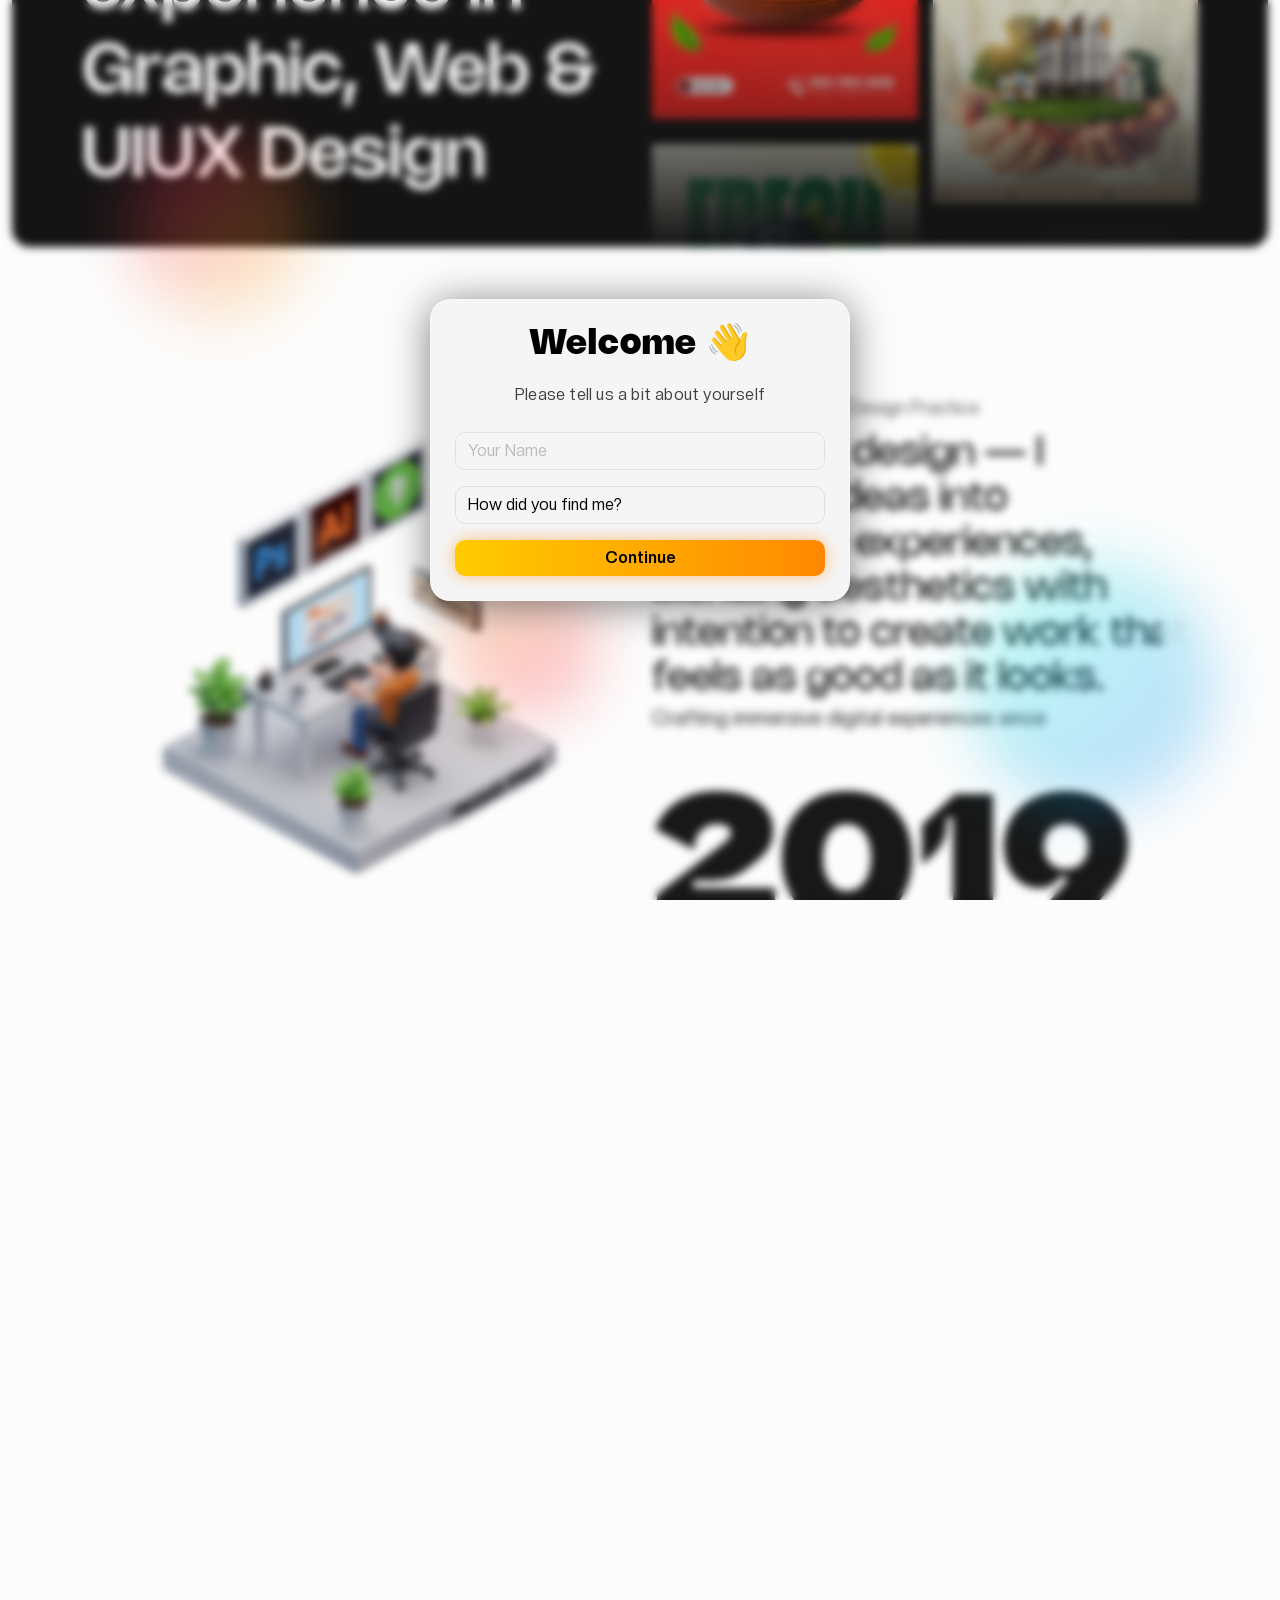
==== index.html @ 0aaff394 "doneee" ====
<!DOCTYPE html>
<html lang="en">
   <meta http-equiv="content-type" content="text/html;charset=UTF-8" />
   <head>
      <meta charset="UTF-8" />
      <meta name="viewport" content="width=device-width, initial-scale=1.0" />
      <meta http-equiv="X-UA-Compatible" content="IE=edge" />
      <meta name="description" content="" />
      <meta name="keywords" content="" />
      <meta name="author" content="prasad" />
      <meta property="og:title" content="" />
      <meta property="og:description" content="" />
      <meta property="og:type" content="website" />
      <meta property="og:url" content="" />
      <meta property="og:image" content="../assets/images/preview.html" />
      <meta name="twitter:card" content="summary_large_image" />
      <meta name="twitter:title" content="" />
      <meta name="twitter:description" content="" />
      <meta name="twitter:image" content="../assets/images/preview.html" />
      <meta name="developer" content="Sakebul Islam" />
      <title>Prasad Khot - Senior UIUX Designer</title>
      <link rel="icon" href="assets/images/favicon.png" type="image/x-icon" />
      <link rel="stylesheet" href="assets/css/plugins.css" />
      <link rel="stylesheet" href="assets/css/style.css" />

      
   </head>
   <body class="home-two">
      <!-- ================= Preloader Start ================= -->
      <div id="preloader">
         <div id="container" class="container-preloader">
            <!-- <div class="animation-preloader">
               <div class="spinner"></div>
               </div> -->
            <div class="loader-section section-left"></div>
            <div class="loader-section section-right"></div>
         </div>
      </div>
      <!-- ================= Preloader End ================= -->
      <!-- ================= Scroll to top Start ================= -->
      <div class="progress-wrap">
         <svg class="progress-circle svg-content" width="100%" height="100%" viewBox="-1 -1 102 102">
            <path d="M50,1 a49,49 0 0,1 0,98 a49,49 0 0,1 0,-98"></path>
         </svg>
      </div>
      <!-- ================= Scroll to top End ================= -->
      <!-- ================= Sidebar area start here ================= -->
      <div class="offcanvas offcanvas-end v2" tabindex="-1" id="offcanvasRight">
         <div class="offcanvas-header">
            <h5 class="offcanvas-title">
               <!-- <a class='header__logo' href='index.html'>
                  <img src="assets/images/logo.png" alt="logo" />
                  </a> -->
            </h5>
            <button type="button" class="hamburger-menu-close v2" data-bs-dismiss="offcanvas" aria-label="Close">
            <i class="fa-duotone fa-regular fa-xmark"></i>
            </button>
         </div>
         <div class="offcanvas-menu">
            <!-- Start Mobile Menu -->
            <nav>
               <ul class="orvio__nav-list">
                  <li class="orvio__nav-item">
                     <a class='orvio__nav-link' href='portfolio.html'>View Portfolio</a>
                  </li>
                  <li class="orvio__nav-item">
                     <a class='orvio__nav-link' href='#'>Download Resume</a>
                  </li>
               </ul>
            </nav>
            <!-- End Mobile Menu -->
         </div>
      </div>
      <!-- ================= Sidebar area end here ================= -->
      <div id="smooth-wrapper">
         <div id="smooth-content">
            <!-- ================= Header Section Start ================= -->
            <header class="header-2 section position-absolute top-0 w-100">
               <div class="container large-container">
                  <div class="header__main">
                     <div class="header-2__left-content">
                        <!-- <a class='header__logo' href='index.html'>
                           <img src="assets/images/logo.png" alt="logo" />
                           </a> -->
                        <a href="index.html" class="contact-mail">Design By Prasad </a>
                     </div>
                     <div class="header__main-menu v2">
                        <nav class="circle">
                           <ul>
                              <li class="">
                                 <a class='' href='portfolio.html'>View Portfolio</a>
                              </li>
                              <li class="orvio__nav-item">
                                 <a class='orvio__nav-link'href="assets/images/Prasadkhot_resume25.pdf" download="Prasad-Khot-Resume.pdf">Download Resume</a>
                              </li>
                           </ul>
                        </nav>
                        <div class="menu-btns">
                           <button class="hamburger-menu" type="button" data-bs-toggle="offcanvas" data-bs-target="#offcanvasRight" aria-controls="offcanvasRight">
                           <span class="hamburger-bar"></span>
                           <span class="hamburger-bar"></span>
                           <span class="hamburger-bar"></span>
                           </button>
                        </div>
                     </div>
                  </div>
               </div>
            </header>
            <!-- ================= Header Section End ================= -->
            <main>
               <section class="testimonial-2 section section-margin-bottom topsectionpadd">
            <div class="container-fluid large-container">
              <div class="row">
                <div class="col-12">
                  <div class="testimonial-2__inner">
                    <div class="container">
                      <div class="row g-4 justify-content-between align-items-center">
                        <div class="col-md-6 col-xxl-6">
                          <div class="newsectionindex">
                           <h2>Hi  👋 I'm Prasad</h2><br>
                            <h1> 6+ Years of design experience in<br>
                             Graphic, Web & UIUX Design
                           </h1>
                          </div>
                        </div>
                        <div class="col-md-6 col-xxl-5">
                          <div class="testimonial-2__thumb-slider-wrapper">
                            <div class="swiper testimonial-2__thumb-slider swiper-initialized swiper-vertical swiper-backface-hidden">
                              <div class="swiper-wrapper linear" id="swiper-wrapper-10a79f9e1cd5c84f9" aria-live="off" style="transition-duration: 3500ms; transform: translate3d(0px, -1364.44px, 0px);">
                                 
                              <div class="swiper-slide" role="group" aria-label="5 / 5" data-swiper-slide-index="4" style="margin-bottom: 25px;">
                                  <div class="testimonial-2__thumb-item">
                                    <img src="assets/images/portfolio/Poster Design/poster1.jpg" alt="testimonial-thumb">
                                  </div>
                                </div><div class="swiper-slide" role="group" aria-label="1 / 5" data-swiper-slide-index="0" style="margin-bottom: 25px;">
                                  <div class="testimonial-2__thumb-item">
                                    <img src="assets/images/portfolio/Poster Design/poster2.jpg" alt="testimonial-thumb">
                                  </div>
                                </div><div class="swiper-slide swiper-slide-prev" role="group" aria-label="2 / 5" data-swiper-slide-index="1" style="margin-bottom: 25px;">
                                  <div class="testimonial-2__thumb-item">
                                    <img src="assets/images/portfolio/Poster Design/poster3.jpg" alt="testimonial-thumb">
                                  </div>
                                </div><div class="swiper-slide swiper-slide-active" role="group" aria-label="3 / 5" data-swiper-slide-index="2" style="margin-bottom: 25px;">
                                  <div class="testimonial-2__thumb-item">
                                    <img src="assets/images/portfolio/Poster Design/poster4.jpg" alt="testimonial-thumb">
                                  </div>
                                </div>
                                
                              </div>
                            <span class="swiper-notification" aria-live="assertive" aria-atomic="true"></span></div>
                            <div class="swiper testimonial-2__thumb-slider v2 swiper-initialized swiper-vertical swiper-backface-hidden">
                              <div class="swiper-wrapper linear" id="swiper-wrapper-f9a769a4723b4e10" aria-live="off" style="transition-duration: 3500ms; transform: translate3d(0px, 0px, 0px);"><div class="swiper-slide swiper-slide-active" role="group" aria-label="4 / 5" data-swiper-slide-index="3" style="margin-bottom: 25px;">
                                  <div class="testimonial-2__thumb-item">
                                    <img src="assets/images/portfolio/Social Media/sc1.jpg" alt="testimonial-thumb">
                                  </div>
                                </div><div class="swiper-slide swiper-slide-next" role="group" aria-label="5 / 5" data-swiper-slide-index="4" style="margin-bottom: 25px;">
                                  <div class="testimonial-2__thumb-item">
                                    <img src="assets/images/portfolio/Social Media/sc2.jpg" alt="testimonial-thumb">
                                  </div>
                                </div><div class="swiper-slide" role="group" aria-label="1 / 5" data-swiper-slide-index="0" style="margin-bottom: 25px;">
                                  <div class="testimonial-2__thumb-item">
                                    <img src="assets/images/portfolio/Social Media/sc3.jpg" alt="testimonial-thumb">
                                  </div>
                                </div><div class="swiper-slide" role="group" aria-label="2 / 5" data-swiper-slide-index="1" style="margin-bottom: 25px;">
                                  <div class="testimonial-2__thumb-item">
                                    <img src="assets/images/portfolio/Social Media/sc4.jpg" alt="testimonial-thumb">
                                  </div>
                                </div><div class="swiper-slide" role="group" aria-label="3 / 5" data-swiper-slide-index="2" style="margin-bottom: 25px;">
                                  <div class="testimonial-2__thumb-item">
                                    <img src="assets/images/portfolio/Social Media/sc5.jpg" alt="testimonial-thumb">
                                  </div>
                                </div>
                                
                                
                                
                                
                                
                              </div>
                            <span class="swiper-notification" aria-live="assertive" aria-atomic="true"></span></div>
                          </div>
                        </div>
                      </div>
                    </div>
                  </div>
                </div>
              </div>
            </div>
          </section>

       

   
               <!--================= hero section start =================-->
               
               <!--================= hero section start =================-->


               <!--================= about section start =================-->
               <section class="about-2 section section-padding-top-bottom pt-0">
                  <div class="container">
                     <div class="row g-4 justify-content-between mt-3">

                        <div class="col-lg-6">

                           <div class="aboutmeimg">
                              <img src="assets/images/aboutme.png">
                           </div>
                
                        </div>


                        <div class="col-lg-6">
                           <div class="section-header v2 about-2__content right-content">
                              <span class="section-sub-title">A New Breed of Digital Design Practice</span>
                              <h2 class="section-title tp_text_invert">I don’t just design — I translate ideas into immersive experiences, blending aesthetics with intention to create work that feels as good as it looks.
                              </h2>
                              <span>Crafting immersive digital experiences since</span>
                              <div class="since-year fade-anim" data-offset="200">
                                 <video autoplay loop muted playsinline>
                                    <source src="assets/videos/home_two/about-2.mp4" type="video/mp4" />
                                    Your browser does not support the video tag.
                                 </video>
                                 <h3 class="year">2019</h3>
                              </div>
                           </div>
                        </div>
                     </div>
                  </div>
               </section>
               <!--================= about section end =================-->
               
               <!--================= service section start =================-->
               <section class="service-2 section section-padding-top-bottom">
                  <div class="container">
                     <div class="row g-2 g-lg-4 justify-content-between align-items-end">
                        <div class="col-lg-5 col-xl-5">
                           <div class="section-header v2 service-2__header header-left">
                              <span class="section-sub-title orvio_title_anim">Skills</span>
                              <h2 class="section-title orvio_title_anim">Crafting Experiences, Not Just Assets</h2>
                              <p class="orvio_title_anim">Each solution is designed with intention — blending visual clarity, strategic thinking, and modern aesthetics to bring brands and products to life.</p>
                           </div>
                        </div>
                        <div class="col-lg-7 col-xl-6">
                           <div class="section-header v2 service-2__header header-right">
                              <p class="orvio_title_anim">With a strong foundation in design psychology and digital behavior, I create work that doesn’t just look good — it performs, connects, and converts.</p>
                              <a class='orvio-btn v3 fade-anim' data-direction='top' href='service.html'>
                              
                              </a>
                           </div>
                        </div>
                     </div>
                  </div>
                  <div class="container large-container row-padding-top">
                     <!-- <div class="row g-3 g-xl-4">
                        <div class="col-lg-5">
                          <div class="service-2__video">
                            <video autoplay loop muted playsinline>
                              <source src="assets/videos/home_two/sertvice.mp4" type="video/mp4" />
                              Your browser does not support the video tag.
                            </video>
                          </div>
                        </div>
                        <div class="col-lg-7">
                          <div class="service-2__thumb">
                            <img src="assets/images/services/services-thumb-2-2.png" alt="services-thumb" data-speed="0.8" class="w-100" />
                          </div>
                        </div>
                        </div> -->
                     <div class="row row-padding-top fade-right-section">
                        <div class="col-12">
                           <div class="service-2__item fade-right-item">
                              <span class="service-number">//01</span>
                              <h3 class="service-title">
                                 <a data-text='GRAPHIC&nbsp;DESIGN' href='service-details.html'>GRAPHIC&nbsp;DESIGN</a>
                              </h3>
                              <p>I create visuals that don’t just look good — they communicate.
                                 Every design is crafted to reflect identity, emotion, and purpose.
                              </p>
                              <div class="service-thumb">
                                 <img src="assets/images/services/service-item-thumb-2-1.png" alt="service-item-thumb" class="w-100" />
                              </div>
                           </div>
                           <div class="service-2__item fade-right-item">
                              <span class="service-number">//02</span>
                              <h3 class="service-title">
                                 <a data-text='UI/UX&nbsp;DESIGN' href='service-details.html'>UI/UX&nbsp;DESIGN</a>
                              </h3>
                              <p>I design digital experiences that feel effortless from the first click.
                                 It’s not just about how it looks, but how naturally it works.
                              </p>
                              <div class="service-thumb">
                                 <img src="assets/images/services/service-item-thumb-2-2.png" alt="service-item-thumb" class="w-100" />
                              </div>
                           </div>
                           <div class="service-2__item fade-right-item">
                              <span class="service-number">//03</span>
                              <h3 class="service-title">
                                 <a data-text='DEVELOPMENT' href='service-details.html'>DEVELOPMENT</a>
                              </h3>
                              <p>I bring ideas to life with clean, responsive, and scalable code.
                                 From concept to interaction, I ensure performance meets precision.
                              </p>
                              <div class="service-thumb">
                                 <img src="assets/images/services/service-item-thumb-2-3.png" alt="service-item-thumb" class="w-100" />
                              </div>
                           </div>
                        </div>
                     </div>
                  </div>
               </section>
               <!--================= service section end =================-->

               <div class="container skills-section">
                     <div class="row align-items-center">
                        
                        <!-- Right Skills -->
                        <div class="col-md-12">
                           <p class="section-sub">• BEST SKILLS</p>
                           <h2 class="section-heading mb-4">Design</h2>

                           <div class="row g-3 text-center">

                              <div class="col-4 col-lg-1">
                                 <div class="p-3 border rounded">
                                       <!-- <small>01</small> -->
                                       <img src="https://cdn.jsdelivr.net/gh/devicons/devicon/icons/figma/figma-original.svg" width="40">
                                       <!-- <h6 class="mt-2 mb-0">Figma</h6> -->
                                 </div>
                              </div>

                              <div class="col-4 col-lg-1">
                                 <div class="p-3 border rounded">
                                       <!-- <small>02</small> -->
                                       <img src="assets/images/photoshop.png" width="40">
                                       <!-- <h6 class="mt-2 mb-0">Photoshop</h6> -->
                                 </div>
                              </div>

                              <div class="col-4 col-lg-1">
                                 <div class="p-3 border rounded">
                                       <!-- <small>03</small> -->
                                       <img src="assets/images/adobe-illustrator.png" width="40">
                                       <!-- <h6 class="mt-2 mb-0">Illustrator</h6> -->
                                 </div>
                              </div>

                              <div class="col-4 col-lg-1">
                                 <div class="p-3 border rounded">
                                       <!-- <small>04</small> -->
                                       <img src="assets/images/coreldraw.webp" width="40">
                                       <!-- <h6 class="mt-2 mb-0">Corel Draw</h6> -->
                                 </div>
                              </div>

                              <div class="col-4 col-lg-1">
                                 <div class="p-3 border rounded">
                                       <!-- <small>05</small> -->
                                       <img src="https://cdn.jsdelivr.net/gh/devicons/devicon/icons/xd/xd-plain.svg" width="40">
                                       <!-- <h6 class="mt-2 mb-0">Adobe XD</h6> -->
                                 </div>
                              </div>

                              <div class="col-4 col-lg-1">
                                 <div class="p-3 border rounded">
                                       <!-- <small>06</small> -->
                                       <img src="https://cdn.jsdelivr.net/gh/devicons/devicon/icons/html5/html5-original.svg" width="40">
                                       <!-- <h6 class="mt-2 mb-0">HTML</h6> -->
                                 </div>
                              </div>

                              <div class="col-4 col-lg-1">
                                 <div class="p-3 border rounded">
                                       <!-- <small>07</small> -->
                                       <img src="https://cdn.jsdelivr.net/gh/devicons/devicon/icons/css3/css3-original.svg" width="40">
                                       <!-- <h6 class="mt-2 mb-0">CSS</h6> -->
                                 </div>
                              </div>

                              <div class="col-4 col-lg-1">
                                 <div class="p-3 border rounded">
                                       <!-- <small>08</small> -->
                                       <img src="https://cdn.jsdelivr.net/gh/devicons/devicon/icons/javascript/javascript-original.svg" width="40">
                                       <!-- <h6 class="mt-2 mb-0">JavaScript</h6> -->
                                 </div>
                              </div>

                              <div class="col-4 col-lg-1">
                                 <div class="p-3 border rounded">
                                       <!-- <small>09</small> -->
                                       <img src="https://cdn.jsdelivr.net/gh/devicons/devicon/icons/bootstrap/bootstrap-original.svg" width="40">
                                       <!-- <h6 class="mt-2 mb-0">Bootstrap</h6> -->
                                 </div>
                              </div>

                           </div>
                        </div>

                        <!-- <div class="col-md-12 mt-3">
                           <h2 class="section-heading mb-4">Development</h2>

                           <div class="row g-3">

                           

                           </div>
                        </div> -->
                     </div>
               </div>
            
               <!--================= Process Section start =================-->
               <section class="process-5 section section-padding-top-bottom move-box-wrap">
                  <div class="container">
                     <img src="assets/images/page-5/process/process-shape.png" alt="process-shape" class="process-shape move-item" />
                     <div class="row">
                        <div class="col-12">
                           <div class="section-header-5">
                              <span class="section-sub-title v2">{6 Years - Currently Working}</span>
                              <h2 class="section-title v2 split-text effect-blur-fade">
                                 Work
                                 Experience
                              </h2>
                           </div>
                        </div>
                     </div>
                     <div class="row gx-0 gy-4 row-padding-top">
                        <div class="col-md-6 col-xl-4 fade-anim" data-delay="0.25">
                           <div class="process-5__item">
                              <div class="item-icon">
                                 <svg xmlns="http://www.w3.org/2000/svg" width="32" height="32" viewBox="0 0 32 32" fill="none">
                                    <g clip-path="url(#clip0_2066_1717)">
                                       <path d="M3.00278 26.4421C2.94929 26.9269 3.01031 27.4176 3.18091 27.8746C3.41746 28.7241 4.18505 29.3165 5.06678 29.3301C5.21336 29.3297 5.35952 29.3145 5.50304 29.2847C7.01948 28.9177 8.51499 28.469 9.98304 27.9407C11.1809 28.6463 11.9388 30.7893 12.1361 31.593C12.1944 31.832 12.4086 32.0001 12.6545 31.9999L26.0044 31.9631C26.1732 31.9627 26.3319 31.8824 26.4321 31.7466C26.5324 31.6108 26.5625 31.4355 26.5132 31.2741C26.3825 30.9098 26.2008 30.5659 25.9734 30.2527C25.8478 30.0722 25.7343 29.8835 25.6337 29.6879C25.3931 29.1952 25.1916 28.6843 25.031 28.1599C24.7265 27.1298 24.5165 26.0741 24.4038 25.0058C24.3028 24.167 24.3224 23.318 24.462 22.4847C24.4964 22.2953 24.426 22.102 24.2778 21.9791C24.1296 21.8561 23.9266 21.8226 23.7468 21.8913C23.5669 21.9601 23.4381 22.1204 23.4097 22.3109C23.2536 23.2439 23.2319 24.1946 23.3452 25.1338C23.465 26.2652 23.6879 27.3833 24.0113 28.4741C24.1871 29.049 24.4077 29.6093 24.671 30.1498C24.7917 30.3879 24.9284 30.6176 25.0801 30.8373L25.1196 30.8965L13.0572 30.9333C12.7032 29.668 12.061 28.5019 11.1809 27.5263C11.3201 27.4783 11.4513 27.4319 11.5734 27.3893C11.9724 27.249 12.2737 27.1429 12.4268 27.0954C14.7084 26.3775 15.8492 25.3386 15.8177 24.0069C15.8171 23.8646 15.7586 23.7287 15.6557 23.6305C15.5527 23.5323 15.4143 23.4802 15.2721 23.4863C14.9777 23.4933 14.7447 23.7376 14.7516 24.0319C14.7644 24.5813 14.3158 25.3829 12.1057 26.0778C11.9484 26.1274 11.6358 26.2378 11.222 26.3829C10.8412 26.5162 10.3724 26.681 9.85878 26.8565C8.36006 27.3998 6.83302 27.8617 5.28438 28.2399C4.78615 28.3357 4.30167 28.0194 4.18891 27.5247C4.07354 27.2252 4.02935 26.9029 4.05984 26.5834C4.07478 26.473 4.09984 26.3626 4.12384 26.2522C4.23325 25.8821 4.25046 25.4908 4.17398 25.1125C4.02104 24.6234 3.66282 24.2251 3.19264 24.0213L3.07904 23.9557C3.13614 23.8389 3.20456 23.7279 3.28331 23.6245C3.37181 23.5111 3.41079 23.3669 3.39141 23.2244C3.37203 23.0819 3.29593 22.9533 3.18038 22.8677C3.05291 22.7727 2.74891 22.5445 2.53024 22.3695C2.55691 22.3194 2.58838 22.2629 2.61611 22.2149C2.69771 22.0703 2.79104 21.9034 2.88278 21.7125C3.05344 21.3397 3.10342 20.923 3.02571 20.5205C2.90198 19.8666 2.27904 19.5477 1.82358 19.3151C1.66994 19.2421 1.52259 19.1565 1.38304 19.0591C1.2712 18.9821 1.16547 18.8965 1.06678 18.8031C1.06678 18.7231 1.15104 18.529 1.56064 18.0266C2.51167 16.7979 3.32674 15.4698 3.99158 14.0655C4.11958 13.8453 4.19121 13.5969 4.20011 13.3423C4.14598 12.8059 3.86168 12.3195 3.42091 12.009C3.20758 11.8117 3.00224 11.625 2.97984 11.4607C2.98191 11.3317 3.01098 11.2045 3.06518 11.0874C3.15211 10.8554 3.25398 10.6277 3.35584 10.4005C3.57282 9.95197 3.74572 9.48346 3.87211 9.00154L3.91531 8.8138C4.0289 8.26699 4.17711 7.72795 4.35904 7.19994C4.77646 6.03981 5.42595 4.97694 6.26784 4.0762C7.29878 2.98554 8.85771 2.24207 11.0342 1.8026C12.6783 1.44255 14.3463 1.2028 16.0252 1.08527C18.159 0.953839 20.2848 1.4478 22.142 2.5066C22.3088 2.59882 22.5121 2.59504 22.6754 2.49669C22.8387 2.39833 22.9371 2.22033 22.9336 2.02975C22.93 1.83917 22.8251 1.66496 22.6582 1.57274C20.6239 0.423854 18.3022 -0.115812 15.9697 0.0180691C14.2387 0.13802 12.5187 0.384366 10.8236 0.755136C8.42358 1.2394 6.67958 2.08527 5.49024 3.34127C4.54958 4.34675 3.8237 5.53338 3.35691 6.82874C3.16021 7.3988 2.99988 7.98076 2.87691 8.57114L2.83371 8.7578C2.72161 9.17297 2.57035 9.57656 2.38198 9.96314C2.27158 10.2101 2.16171 10.457 2.06731 10.7098C1.94339 10.9914 1.89381 11.3001 1.92331 11.6063C2.03164 12.0826 2.3074 12.5041 2.70038 12.7941C2.96118 13.0335 3.13238 13.2021 3.13398 13.3546C3.11364 13.4348 3.08223 13.5118 3.04064 13.5834C2.40332 14.9306 1.62187 16.2047 0.709978 17.3834C0.329711 17.8501 -0.0697556 18.3967 0.0113111 18.9482C0.126584 19.3686 0.403682 19.7262 0.781978 19.9429C0.958034 20.0645 1.14372 20.1715 1.33718 20.2629C1.56704 20.3797 1.95104 20.5759 1.97718 20.7167C2.01186 20.8972 1.99142 21.084 1.91851 21.2527C1.83958 21.4191 1.75851 21.5637 1.68704 21.6885C1.47904 22.057 1.16544 22.6138 1.65771 23.0293C1.77238 23.1311 1.96918 23.2858 2.14944 23.4234C2.01597 23.6579 1.95614 23.9272 1.97771 24.1962C2.00637 24.4045 2.11962 24.5919 2.29078 24.7141C2.41024 24.7989 2.53664 24.8741 2.66411 24.9445C2.97664 25.1237 3.09878 25.2069 3.14091 25.3711C3.16941 25.5884 3.14974 25.8093 3.08331 26.0181C3.05184 26.1626 3.02144 26.3023 3.00278 26.4421Z" fill="currentColor" />
                                       <path d="M5.95576 9.49014L6.0091 9.2592C6.10257 8.81341 6.2217 8.37339 6.3659 7.94134C6.68742 7.05109 7.18516 6.23482 7.82936 5.54134C8.5207 4.88949 9.36696 4.42487 10.288 4.19147C10.4703 4.13583 10.609 3.98719 10.652 3.80153C10.6949 3.61588 10.6355 3.42142 10.4962 3.2914C10.3569 3.16138 10.1588 3.11556 9.97656 3.1712C8.87783 3.45704 7.87126 4.02113 7.0539 4.80907C6.31093 5.6075 5.7368 6.5477 5.3659 7.57334C5.20603 8.04657 5.07424 8.52883 4.97123 9.0176L4.9179 9.24854C4.8686 9.43624 4.92516 9.6359 5.06557 9.76987C5.20598 9.90384 5.40808 9.95097 5.59326 9.89292C5.77845 9.83487 5.91748 9.68082 5.9563 9.49067L5.95576 9.49014Z" fill="currentColor" />
                                       <path d="M4.80018 11.7332C5.09473 11.7332 5.33351 11.4944 5.33351 11.1998C5.33351 10.9053 5.09473 10.6665 4.80018 10.6665C4.50563 10.6665 4.26685 10.9053 4.26685 11.1998C4.26685 11.4944 4.50563 11.7332 4.80018 11.7332Z" fill="currentColor" />
                                       <path d="M27.1842 16.3912L30.2652 13.2818L30.3623 13.1805L30.3666 13.1752C30.3778 13.1634 30.3895 13.1517 30.4007 13.1394C32.5659 10.8102 32.504 7.18642 30.2604 4.9325C28.0408 2.66551 24.4116 2.60231 22.1143 4.79064C22.0652 4.83686 22.0167 4.88433 21.9687 4.93304C21.965 4.93677 21.9639 4.9421 21.9602 4.94584L16.3847 10.5688C15.7483 11.2128 15.7483 12.249 16.3847 12.893C16.6879 13.1995 17.1008 13.3722 17.5319 13.373L22.8738 18.7677C23.0977 18.9959 23.0977 19.3614 22.8738 19.5896C22.7683 19.6968 22.6242 19.7572 22.4738 19.7572C22.3234 19.7572 22.1793 19.6968 22.0738 19.5896L15.5799 13.037C15.3725 12.8278 15.0348 12.8262 14.8255 13.0336C14.6162 13.2409 14.6147 13.5787 14.822 13.788L21.3164 20.3421C21.5407 20.5704 21.5407 20.9363 21.3164 21.1645C21.0938 21.3813 20.7391 21.3813 20.5164 21.1645L12.0706 12.6397C12.0322 12.6008 11.9943 12.5613 11.9575 12.5213C10.1802 10.6112 10.2311 7.63775 12.0727 5.78957C12.9671 4.88326 14.1874 4.37308 15.4607 4.37308C16.7341 4.37308 17.9543 4.88326 18.8487 5.78957C18.982 5.92871 19.1799 5.98517 19.3665 5.93727C19.5531 5.88936 19.6994 5.74453 19.7491 5.55841C19.7989 5.37229 19.7444 5.1738 19.6066 5.03917C18.5118 3.93059 17.0187 3.30663 15.4607 3.30663C13.9027 3.30663 12.4096 3.93059 11.3148 5.03917C9.071 7.29315 9.00906 10.9173 11.1746 13.2466C11.1783 13.2509 11.1794 13.2562 11.1836 13.2605L11.3095 13.3874L11.3127 13.3906L19.7554 21.9112C20.0613 22.221 20.4786 22.3954 20.914 22.3954C21.3495 22.3954 21.7668 22.221 22.0727 21.9112C22.3609 21.6175 22.5284 21.2264 22.542 20.8152C22.9525 20.8004 23.3419 20.6299 23.6311 20.3384C23.9194 20.0447 24.0871 19.6536 24.101 19.2424C24.5117 19.2268 24.901 19.0551 25.1895 18.7624C25.4778 18.4689 25.6454 18.078 25.6594 17.6669C26.0702 17.651 26.4595 17.4794 26.7484 17.1869C26.9658 16.968 27.1168 16.6922 27.1842 16.3912ZM17.142 11.3202L22.8487 5.56504C24.7259 3.77778 27.6907 3.83053 29.5031 5.68344C31.3447 7.53162 31.3956 10.5051 29.6183 12.4152L29.5884 12.4461L26.9468 15.1128C26.89 15.0268 26.8249 14.9464 26.7527 14.8728L21.7463 9.8205L22.2178 9.34477C22.894 9.99305 23.7703 10.3925 24.7031 10.4776C25.7859 10.497 26.822 10.0376 27.5346 9.2221C27.6686 9.08615 27.72 8.88902 27.6692 8.70495C27.6185 8.52089 27.4735 8.37786 27.2887 8.32975C27.104 8.28164 26.9076 8.33575 26.7735 8.4717C26.2688 9.06043 25.535 9.40324 24.7596 9.4125C23.9309 9.30029 23.1729 8.88585 22.6311 8.24877C22.5356 8.13099 22.3945 8.05944 22.243 8.05201C22.0916 8.04458 21.9441 8.10198 21.8375 8.20984L20.6204 9.4397L19.0668 11.0077L17.95 12.1346C17.8445 12.2422 17.7002 12.3027 17.5495 12.3026C17.399 12.3028 17.2548 12.2423 17.1495 12.1346C16.9283 11.9094 16.925 11.5495 17.142 11.3202ZM24.4338 18.0184C24.2116 18.2363 23.8559 18.2363 23.6338 18.0184L18.6204 12.9602C18.6466 12.9373 18.6738 12.9192 18.7004 12.8941L19.437 12.1512L24.4268 17.1896L24.4316 17.1965C24.6562 17.4241 24.6571 17.7896 24.4338 18.0184ZM25.1948 16.4472L20.1868 11.3928L20.9938 10.5784L25.9922 15.6226C26.2161 15.8508 26.2161 16.2163 25.9922 16.4445C25.7709 16.6609 25.4176 16.662 25.1948 16.4472Z" fill="currentColor" />
                                    </g>
                                    <defs>
                                       <clipPath id="clip0_2066_1717">
                                          <rect width="32" height="32" fill="currentColor" />
                                       </clipPath>
                                    </defs>
                                 </svg>
                              </div>
                              <div class="item-content">
                                 <h4 class="item-title">Mobisoftseo <br>Technologies</h4>
                                 <p>My work included designing a variety of materials of clients, such as visiting cards, websites, social media post etc. at a company providing comprehensive digital solutions like websites, mobile apps and software. I designed these using Photoshop, Figma, HTML, CSS & Bootstrap.</p>
                              </div>
                           </div>
                        </div>
                        <div class="col-md-6 col-xl-4 fade-anim" data-delay="0.5">
                           <div class="process-5__item">
                              <div class="item-icon">
                                 <svg xmlns="http://www.w3.org/2000/svg" width="32" height="32" viewBox="0 0 32 32" fill="none">
                                    <path d="M11.7826 20.1002L11.4366 22.2267C11.4268 22.3137 11.4383 22.4017 11.4702 22.4832C11.5021 22.5647 11.5534 22.6372 11.6196 22.6944C11.6859 22.7516 11.7651 22.7918 11.8504 22.8114C11.9357 22.8311 12.0245 22.8296 12.1091 22.8072L12.2661 24.3272H11.9301C11.7975 24.3272 11.6703 24.3799 11.5766 24.4736C11.4828 24.5674 11.4301 24.6946 11.4301 24.8272V27.3502C11.4301 27.4828 11.4828 27.61 11.5766 27.7037C11.6703 27.7975 11.7975 27.8502 11.9301 27.8502H12.6246L12.6901 28.4777C12.6988 28.8294 12.7864 29.1747 12.9465 29.4881C13.1065 29.8014 13.3348 30.0749 13.6146 30.2882C14.2111 30.7582 14.9507 31.0095 15.7101 31.0002C17.3671 31.0002 18.7176 29.8712 18.7351 28.4782L18.8001 27.8502H19.4951C19.6277 27.8502 19.7549 27.7975 19.8487 27.7037C19.9424 27.61 19.9951 27.4828 19.9951 27.3502V24.8252C19.9951 24.6926 19.9424 24.5654 19.8487 24.4716C19.7549 24.3779 19.6277 24.3252 19.4951 24.3252H19.1591L19.3161 22.8052C19.4007 22.8278 19.4896 22.8293 19.5749 22.8097C19.6603 22.7901 19.7395 22.7499 19.8058 22.6927C19.8721 22.6355 19.9234 22.5629 19.9553 22.4814C19.9871 22.3998 19.9986 22.3117 19.9886 22.2247L19.6426 20.1002C21.4265 19.3254 22.9464 18.0482 24.0167 16.4243C25.087 14.8004 25.6615 12.9001 25.6701 10.9552C25.6725 9.05297 25.1239 7.19077 24.0906 5.59369L26.1001 3.58919C26.1703 3.5192 26.2181 3.42994 26.2374 3.33274C26.2567 3.23553 26.2467 3.13478 26.2087 3.04326C26.1707 2.95175 26.1063 2.8736 26.0237 2.81875C25.9412 2.7639 25.8442 2.73481 25.7451 2.73519H24.6051V1.59019C24.6054 1.49101 24.5762 1.39398 24.5211 1.31145C24.4661 1.22892 24.3878 1.16462 24.2961 1.12672C24.2045 1.08883 24.1036 1.07905 24.0064 1.09863C23.9092 1.11821 23.82 1.16627 23.7501 1.23669L21.8556 3.13269C20.7423 2.25846 19.4553 1.63184 18.0805 1.29468C16.7057 0.957512 15.2748 0.917565 13.8833 1.1775C12.4919 1.43744 11.1719 1.99128 10.0116 2.80203C8.85123 3.61279 7.87723 4.66179 7.15462 5.87898C6.43202 7.09618 5.97744 8.45354 5.82125 9.86042C5.66507 11.2673 5.81086 12.6913 6.2489 14.0374C6.68694 15.3834 7.40715 16.6205 8.36141 17.666C9.31568 18.7115 10.482 19.5414 11.7826 20.1002ZM17.7381 28.4002C17.7362 28.4168 17.7352 28.4335 17.7351 28.4502C17.7351 29.3047 16.8266 30.0002 15.7101 30.0002C15.1796 30.0093 14.6619 29.8366 14.2431 29.5107C14.0766 29.3874 13.9403 29.2278 13.8445 29.0441C13.7487 28.8604 13.6959 28.6573 13.6901 28.4502C13.6901 28.4327 13.6901 28.4157 13.6901 28.4002L13.6326 27.8502H17.7976L17.7381 28.4002ZM18.9951 26.8502H12.4301V25.3252H18.9951V26.8502ZM18.1541 24.3252H13.2711L13.1146 22.8052H18.3111L18.1541 24.3252ZM24.1051 3.73519H24.5361L23.1001 5.17019L22.6666 5.60369H21.7301V4.67219L23.6051 2.79719V3.23519C23.6051 3.3678 23.6578 3.49498 23.7516 3.58874C23.8453 3.68251 23.9725 3.73519 24.1051 3.73519ZM19.9551 10.9662C19.8639 10.2045 19.564 9.48276 19.0886 8.88069L20.1951 7.77469C20.9546 8.67668 21.4167 9.7914 21.5181 10.9662H19.9551ZM18.3816 8.17369C17.7796 7.69855 17.0581 7.39872 16.2966 7.30719V5.74419C17.4715 5.84574 18.5862 6.30801 19.4881 7.06769L18.3816 8.17369ZM15.3001 7.30719C14.3693 7.42105 13.5033 7.84316 12.8402 8.50627C12.1771 9.16938 11.755 10.0353 11.6411 10.9662H10.0756C10.1944 9.62077 10.7831 8.36012 11.7384 7.40529C12.6937 6.45046 13.9546 5.86239 15.3001 5.74419V7.30719ZM11.6411 11.9662C11.7545 12.8972 12.1764 13.7633 12.8397 14.4265C13.5029 15.0896 14.3691 15.5114 15.3001 15.6247V17.1877C13.9547 17.0695 12.6938 16.4815 11.7386 15.5268C10.7833 14.572 10.1946 13.3115 10.0756 11.9662H11.6411ZM15.8001 14.6572C15.2959 14.6585 14.7986 14.5402 14.3489 14.3122C13.8992 14.0842 13.5099 13.7529 13.2129 13.3454C12.9159 12.938 12.7197 12.4659 12.6404 11.968C12.561 11.4701 12.6008 10.9605 12.7564 10.4809C12.9119 10.0013 13.1789 9.56537 13.5355 9.20886C13.892 8.85235 14.328 8.58539 14.8076 8.42985C15.2872 8.27431 15.7968 8.23462 16.2947 8.31403C16.7927 8.39344 17.2647 8.58968 17.6721 8.88669L16.7501 9.80819C16.462 9.63883 16.1343 9.54845 15.8001 9.54619C15.4203 9.54609 15.0491 9.65861 14.7333 9.86953C14.4175 10.0804 14.1713 10.3803 14.0259 10.7311C13.8805 11.0819 13.8424 11.468 13.9164 11.8405C13.9905 12.2129 14.1733 12.5551 14.4418 12.8237C14.7103 13.0922 15.0524 13.2751 15.4248 13.3493C15.7973 13.4234 16.1834 13.3854 16.5342 13.2401C16.8851 13.0948 17.185 12.8487 17.396 12.5329C17.607 12.2172 17.7196 11.846 17.7196 11.4662C17.7173 11.132 17.627 10.8043 17.4576 10.5162L18.3791 9.59519C18.7259 10.0706 18.9342 10.6327 18.9809 11.2192C19.0276 11.8058 18.911 12.3938 18.6439 12.9181C18.3768 13.4423 17.9696 13.8824 17.4677 14.1894C16.9657 14.4963 16.3885 14.6583 15.8001 14.6572ZM16.7196 11.4662C16.7196 11.6482 16.6656 11.8261 16.5645 11.9774C16.4634 12.1287 16.3197 12.2466 16.1516 12.3162C15.9834 12.3858 15.7984 12.404 15.6199 12.3685C15.4415 12.3329 15.2775 12.2453 15.1489 12.1166C15.0202 11.9878 14.9327 11.8239 14.8972 11.6454C14.8618 11.4669 14.8801 11.2819 14.9498 11.1138C15.0195 10.9457 15.1375 10.802 15.2888 10.701C15.4402 10.6 15.6181 10.5461 15.8001 10.5462C16.0435 10.5471 16.2767 10.6444 16.4486 10.8169C16.6204 10.9893 16.717 11.2228 16.7171 11.4662H16.7196ZM15.7101 2.00019C17.676 1.99959 19.5876 2.64562 21.1501 3.83869L20.8771 4.11169C20.7833 4.20544 20.7306 4.33259 20.7306 4.46519V5.82619L20.1961 6.36069C19.1039 5.41628 17.7362 4.84938 16.2961 4.74419V3.77669C16.2961 3.64408 16.2434 3.51691 16.1497 3.42314C16.0559 3.32937 15.9287 3.27669 15.7961 3.27669C15.6635 3.27669 15.5363 3.32937 15.4426 3.42314C15.3488 3.51691 15.2961 3.64408 15.2961 3.77669V4.74419C13.6866 4.86622 12.1741 5.56098 11.0329 6.70248C9.89164 7.84398 9.19725 9.35665 9.0756 10.9662H8.1076C7.975 10.9662 7.84782 11.0189 7.75405 11.1126C7.66028 11.2064 7.6076 11.3336 7.6076 11.4662C7.6076 11.5988 7.66028 11.726 7.75405 11.8197C7.84782 11.9135 7.975 11.9662 8.1076 11.9662H9.0756C9.19748 13.5763 9.89249 15.0893 11.0345 16.2308C12.1766 17.3723 13.69 18.0666 15.3001 18.1877V19.1557C15.3001 19.2883 15.3528 19.4155 15.4466 19.5092C15.5403 19.603 15.6675 19.6557 15.8001 19.6557C15.9327 19.6557 16.0599 19.603 16.1537 19.5092C16.2474 19.4155 16.3001 19.2883 16.3001 19.1557V18.1932C17.3445 18.1171 18.3567 17.7981 19.2561 17.2617C19.3125 17.228 19.3617 17.1835 19.4008 17.1309C19.44 17.0782 19.4685 17.0183 19.4845 16.9546C19.5005 16.8909 19.5039 16.8247 19.4943 16.7597C19.4848 16.6948 19.4625 16.6323 19.4289 16.5759C19.3952 16.5196 19.3507 16.4704 19.298 16.4312C19.2453 16.392 19.1854 16.3636 19.1218 16.3475C19.0581 16.3315 18.9919 16.3282 18.9269 16.3377C18.8619 16.3473 18.7995 16.3695 18.7431 16.4032C17.998 16.8436 17.1627 17.1091 16.3001 17.1797V15.6247C17.2311 15.5115 18.0973 15.0897 18.7604 14.4265C19.4236 13.7634 19.8454 12.8972 19.9586 11.9662H21.5211C21.4676 12.6141 21.3032 13.248 21.0351 13.8402C21.008 13.9 20.9929 13.9646 20.9907 14.0302C20.9885 14.0959 20.9992 14.1613 21.0223 14.2228C21.0454 14.2843 21.0804 14.3407 21.1253 14.3886C21.1702 14.4366 21.224 14.4753 21.2839 14.5024C21.3437 14.5296 21.4083 14.5447 21.4739 14.5469C21.5396 14.5491 21.605 14.5383 21.6665 14.5152C21.728 14.4921 21.7843 14.4571 21.8323 14.4123C21.8803 14.3674 21.919 14.3135 21.9461 14.2537C22.2719 13.5314 22.4665 12.7568 22.5206 11.9662H23.4896C23.6222 11.9662 23.7494 11.9135 23.8432 11.8197C23.9369 11.726 23.9896 11.5988 23.9896 11.4662C23.9896 11.3336 23.9369 11.2064 23.8432 11.1126C23.7494 11.0189 23.6222 10.9662 23.4896 10.9662H22.5191C22.4141 9.52608 21.8472 8.15829 20.9026 7.06619L21.3651 6.60369H22.8701C23.0027 6.60366 23.1299 6.55096 23.2236 6.45719L23.3701 6.31119C24.2241 7.70884 24.6741 9.3158 24.6701 10.9537C24.6621 12.7658 24.1078 14.5335 23.0796 16.0257C22.0514 17.5179 20.5971 18.6654 18.9066 19.3182C18.7992 19.3593 18.7093 19.4361 18.6519 19.5357C18.5945 19.6353 18.5732 19.7517 18.5916 19.8652L18.9071 21.8052H12.5181L12.8336 19.8652C12.852 19.7518 12.8308 19.6354 12.7735 19.5358C12.7163 19.4362 12.6264 19.3593 12.5191 19.3182C10.563 18.5726 8.92996 17.1652 7.90395 15.3405C6.87795 13.5157 6.52384 11.3892 6.90318 9.33042C7.28252 7.27168 8.37132 5.41098 9.98031 4.07178C11.5893 2.73258 13.6167 1.99957 15.7101 2.00019Z" fill="currentColor" />
                                    <path d="M20.5 16C20.7761 16 21 15.7761 21 15.5C21 15.2239 20.7761 15 20.5 15C20.2239 15 20 15.2239 20 15.5C20 15.7761 20.2239 16 20.5 16Z" fill="currentColor" />
                                 </svg>
                              </div>
                              <div class="item-content">
                                 <h4 class="item-title">Puratech Solutions (India) Pvt Ltd</h4>
                                 <p>I Worked as a UI/UX Designer at Puratech, Focusing on web application design and development, festival posts, Social Media Post, Mobile Apps Design, Product software design etc. Using Photoshop, HTML, CSS, Javascript, Bootstrap. It is a BFSI product-based company that provides banking and finance solutions to top banking clients in India.</p>
                              </div>
                           </div>
                        </div>
                        <div class="col-md-6 col-xl-4 fade-anim" data-delay="0.75">
                           <div class="process-5__item">
                              <div class="item-icon">
                                 <svg xmlns="http://www.w3.org/2000/svg" width="32" height="32" viewBox="0 0 32 32" fill="none">
                                    <path fill-rule="evenodd" clip-rule="evenodd" d="M17.5 26.5C17.5 27.328 16.828 28 16 28C15.172 28 14.5 27.328 14.5 26.5C14.5 26.224 14.276 26 14 26C13.724 26 13.5 26.224 13.5 26.5C13.5 27.88 14.62 29 16 29C17.38 29 18.5 27.88 18.5 26.5C18.5 26.224 18.276 26 18 26C17.724 26 17.5 26.224 17.5 26.5Z" fill="currentColor" />
                                    <path fill-rule="evenodd" clip-rule="evenodd" d="M11.2364 24.4027C11.2364 24.4027 11.3074 24.7012 11.3974 25.0792C11.6659 26.2052 12.6719 27.0002 13.8294 27.0002H18.1704C19.3279 27.0002 20.3339 26.2052 20.6024 25.0792C20.9709 23.5297 21.4864 21.3662 21.4864 21.3662C21.5504 21.0977 21.3844 20.8277 21.1159 20.7637C20.8474 20.6997 20.5774 20.8657 20.5134 21.1342C20.5134 21.1342 19.9984 23.2982 19.6294 24.8477C19.4684 25.5232 18.8649 26.0002 18.1704 26.0002C16.8939 26.0002 15.1059 26.0002 13.8294 26.0002C13.1349 26.0002 12.5314 25.5232 12.3704 24.8477C12.2804 24.4697 12.2094 24.1712 12.2094 24.1712C12.1454 23.9027 11.8754 23.7367 11.6069 23.8002C11.3384 23.8642 11.1724 24.1342 11.2364 24.4027Z" fill="currentColor" />
                                    <path fill-rule="evenodd" clip-rule="evenodd" d="M18 19.158V15.998C18 15.722 18.224 15.498 18.5 15.498C18.776 15.498 19 15.722 19 15.998V19.501C19 19.703 18.879 19.8845 18.6925 19.9625C17.8635 20.3085 16.954 20.5 16 20.5C15.046 20.5 14.1365 20.3085 13.3075 19.9625C13.121 19.8845 13 19.703 13 19.501V8C13 7.724 13.224 7.5 13.5 7.5H18.5C18.776 7.5 19 7.724 19 8V13.639C19 13.915 18.776 14.139 18.5 14.139C18.224 14.139 18 13.915 18 13.639V8.5H14V19.158C14.6255 19.3795 15.299 19.5 16 19.5C16.701 19.5 17.3745 19.3795 18 19.158Z" fill="currentColor" />
                                    <path fill-rule="evenodd" clip-rule="evenodd" d="M16 8.707L15.3535 9.3535C15.185 9.522 14.921 9.548 14.7225 9.416L13.2225 8.416C13.006 8.2715 12.9365 7.985 13.063 7.757L15.563 3.257C15.651 3.0985 15.8185 3 16 3C16.1815 3 16.349 3.0985 16.437 3.257L18.937 7.757C19.0635 7.985 18.994 8.2715 18.7775 8.416L17.2775 9.416C17.079 9.548 16.815 9.522 16.6465 9.3535L16 8.707Z" fill="currentColor" />
                                    <path fill-rule="evenodd" clip-rule="evenodd" d="M6 13C6 18.523 10.4765 23 16.0005 23C16.919 23 17.809 22.876 18.654 22.644C18.92 22.571 19.077 22.2955 19.004 22.0295C18.931 21.7635 18.6555 21.6065 18.3895 21.6795C17.6285 21.8885 16.8275 22 16.0005 22C11.029 22 7 17.971 7 13C7 12.724 6.776 12.5 6.5 12.5C6.224 12.5 6 12.724 6 13Z" fill="currentColor" />
                                    <path fill-rule="evenodd" clip-rule="evenodd" d="M21.2311 21.5245C24.0926 19.765 26.0001 16.6055 26.0001 13C26.0001 8.56249 23.1101 4.79999 19.1091 3.49249C18.8471 3.40699 18.5641 3.55049 18.4786 3.81249C18.3931 4.07499 18.5361 4.35749 18.7986 4.44349C22.3991 5.61999 25.0001 9.00599 25.0001 13C25.0001 16.2455 23.2831 19.089 20.7076 20.6725C20.4726 20.817 20.3991 21.1255 20.5436 21.3605C20.6881 21.5955 20.9961 21.669 21.2311 21.5245Z" fill="currentColor" />
                                    <path fill-rule="evenodd" clip-rule="evenodd" d="M12.848 3.50704C8.8695 4.82704 6 8.57804 6 13C6 13.276 6.224 13.5 6.5 13.5C6.776 13.5 7 13.276 7 13C7 9.02054 9.582 5.64404 13.163 4.45604C13.425 4.36904 13.567 4.08604 13.48 3.82404C13.3935 3.56204 13.11 3.42004 12.848 3.50704Z" fill="currentColor" />
                                    <path fill-rule="evenodd" clip-rule="evenodd" d="M27.5 13.7339H29C29.276 13.7339 29.5 13.5099 29.5 13.2339C29.5 12.9579 29.276 12.7339 29 12.7339H27.5C27.224 12.7339 27 12.9579 27 13.2339C27 13.5099 27.224 13.7339 27.5 13.7339Z" fill="currentColor" />
                                    <path fill-rule="evenodd" clip-rule="evenodd" d="M25.7095 19.4169L27.0085 20.1669C27.2475 20.3049 27.5535 20.2229 27.6915 19.9839C27.8295 19.7449 27.7475 19.4389 27.5085 19.3009L26.2095 18.5509C25.9705 18.4129 25.6645 18.4949 25.5265 18.7339C25.3885 18.9729 25.4705 19.2789 25.7095 19.4169Z" fill="currentColor" />
                                    <path fill-rule="evenodd" clip-rule="evenodd" d="M5.79047 18.5509L4.49147 19.3009C4.25247 19.4389 4.17047 19.7449 4.30847 19.9839C4.44647 20.2229 4.75247 20.3049 4.99147 20.1669L6.29047 19.4169C6.52947 19.2789 6.61147 18.9729 6.47347 18.7339C6.33547 18.4949 6.02947 18.4129 5.79047 18.5509Z" fill="currentColor" />
                                    <path fill-rule="evenodd" clip-rule="evenodd" d="M3 13.7339H4.5C4.776 13.7339 5 13.5099 5 13.2339C5 12.9579 4.776 12.7339 4.5 12.7339H3C2.724 12.7339 2.5 12.9579 2.5 13.2339C2.5 13.5099 2.724 13.7339 3 13.7339Z" fill="currentColor" />
                                    <path fill-rule="evenodd" clip-rule="evenodd" d="M4.49147 7.1669L5.79047 7.9169C6.02947 8.0549 6.33547 7.9729 6.47347 7.7339C6.61147 7.4949 6.52947 7.1889 6.29047 7.0509L4.99147 6.3009C4.75247 6.1629 4.44647 6.2449 4.30847 6.4839C4.17047 6.7229 4.25247 7.0289 4.49147 7.1669Z" fill="currentColor" />
                                    <path fill-rule="evenodd" clip-rule="evenodd" d="M27.0085 6.3009L25.7095 7.0509C25.4705 7.1889 25.3885 7.4949 25.5265 7.7339C25.6645 7.9729 25.9705 8.0549 26.2095 7.9169L27.5085 7.1669C27.7475 7.0289 27.8295 6.7229 27.6915 6.4839C27.5535 6.2449 27.2475 6.1629 27.0085 6.3009Z" fill="currentColor" />
                                 </svg>
                              </div>
                              <div class="item-content">
                                 <h4 class="item-title">Champ Tech Innovation Pvt Ltd</h4>
                                 <p>I am working here as a Senior UI/UX Designer and Project Lead at Champ Tech, managing a team of junior designers. Experienced in creating user-centric digital solutions using Figma, HTML, CSS, Bootstrap, and Adobe Photoshop. Skilled in leading end-to-end design processes from concept to implementation.</p>
                              </div>
                           </div>
                        </div>
                     </div>
                  </div>
                  <img src="assets/images/page-5/process/process-bg-shape.png" alt="process-bg-shape" class="process-bg-shape" />
               </section>

               
               <!--================= Process Section end =================-->
               <!-- <section class="about-section text-center">
                  <div class="container">
                     <div class="about-content">
                        <h6><i class="bi bi-cup-hot-fill"></i> Like My Portfolio</h6>
                        <h2>Like My Portfolio</h2>
                        <p>Like if you love my work — your support motivates me to keep moving forward and achieve my goals 💪</p>
                        <div style="display: flex; justify-content: center;">
                           <button class="like-button" id="likeButton">
                           <span class="heart">🤍</span>
                           <span id="likeCount">0</span> Likes
                           </button>
                        </div>
                     </div>
                  </div>
               </section> -->
            
            </main>

            <div class="_Top_mbxdr_10" style="margin-top: 70px; margin-bottom: 70px; background: white;display: flex;flex-direction: column;gap: 25px;background: url(/assets/bg-DdR8WL3S.webp) center center / cover no-repeat;align-items: center;width: 100%;">
               <img src="/assets/images/avtar.webp" alt="avatar" style="
                  width: 100px;
                  ">
               <h2 style="
                  color: #0c0c11;
                  text-align: center;
                  font-family: DM Sans;
                  font-size: 56px;
                  font-style: normal;
                  font-weight: 400;
                  line-height: 64.5px;
                  letter-spacing: -3.2px;
                  max-width: 600px;
                  width: 80%;
                  ">Are you looking for the perfect design?</h2>
               <p style="
                  color: #0c0c11;
                  text-align: center;
                  font-family: DM Sans;
                  font-size: 20px;
                  font-style: normal;
                  font-weight: 400;
                  line-height: normal;
                  letter-spacing: -1px;
                  max-width: 600px;
                  width: 80%;
                  ">Then you’re in the right place. Get the best designs you’re looking for. Just reach out and let me know!</p>
               <div class="_links_mbxdr_65" style="
                  display: flex;
                  gap: 20px;
                  width: 100%;
                  justify-content: center;
                  flex-wrap: wrap;
                  ">
                  <button style="
                     border-radius: 50px;
                     background: #0c0c11;
                     padding: 13px 26px;
                     color: #fff;
                     display: flex;
                     align-items: center;
                     border: 1px solid;
                     gap: 10px;
                     font-size: 17px;
                     letter-spacing: 0px;
                     ">Email me</button>
                  <button style="border-radius: 50px; background: #198754; padding: 13px 26px; color: #fff;display: flex;align-items: center; border: 1px solid; gap: 10px;font-size: 17px; letter-spacing: 0px;">
                     <svg xmlns="http://www.w3.org/2000/svg" width="18" height="19" viewBox="0 0 18 19" fill="none">
                        <g clip-path="url(#clip0_50_41198)">
                           <path d="M0.144475 9.38802C0.143987 10.9548 0.553313 12.4843 1.3315 13.8325L0.0698242 18.439L4.78408 17.203C6.08301 17.9112 7.54548 18.2846 9.03361 18.2851H9.03745C13.9385 18.2851 17.9282 14.2967 17.9303 9.39514C17.9311 7.0197 17.0068 4.78595 15.328 3.10561C13.6489 1.42547 11.4163 0.499512 9.03745 0.498535C4.13559 0.498535 0.146429 4.48644 0.144475 9.38802ZM2.95199 13.6003L2.77596 13.3209C2.03601 12.1443 1.64545 10.7847 1.64601 9.38858C1.64754 5.31451 4.96317 1.99993 9.04024 1.99993C11.0147 2.00077 12.8702 2.77044 14.2658 4.16691C15.6614 5.56351 16.4293 7.42002 16.4288 9.39458C16.427 13.4687 13.1113 16.7837 9.03745 16.7837H9.03452C7.70803 16.783 6.40708 16.4267 5.27252 15.7535L5.00252 15.5934L2.20499 16.3269L2.95199 13.6003Z" fill="white"></path>
                           <path d="M6.81485 5.67157C6.64838 5.30159 6.47319 5.29413 6.31489 5.28764C6.18526 5.28206 6.03708 5.28248 5.88903 5.28248C5.74084 5.28248 5.50008 5.33822 5.29657 5.56043C5.09285 5.78285 4.5188 6.32034 4.5188 7.41352C4.5188 8.50671 5.31505 9.56327 5.42605 9.71166C5.53719 9.85978 6.96324 12.1749 9.22175 13.0656C11.0988 13.8058 11.4808 13.6585 11.8881 13.6214C12.2956 13.5845 13.2028 13.0841 13.3879 12.5652C13.5731 12.0464 13.5731 11.6017 13.5176 11.5088C13.4621 11.4162 13.3139 11.3606 13.0917 11.2495C12.8695 11.1385 11.777 10.6009 11.5733 10.5267C11.3696 10.4526 11.2215 10.4156 11.0733 10.6381C10.9251 10.8602 10.4996 11.3606 10.3699 11.5088C10.2404 11.6573 10.1107 11.6758 9.88852 11.5647C9.66617 11.4532 8.95057 11.2189 8.10157 10.4619C7.44101 9.87297 6.99505 9.14564 6.86543 8.92315C6.7358 8.70101 6.85154 8.58059 6.96296 8.46987C7.0628 8.37032 7.18524 8.21041 7.29645 8.08071C7.40724 7.95094 7.44422 7.85836 7.51831 7.71018C7.59247 7.56185 7.55536 7.43208 7.49989 7.32094C7.44422 7.2098 7.01243 6.1109 6.81485 5.67157Z" fill="white"></path>
                        </g>
                        <defs>
                           <clipPath id="clip0_50_41198">
                              <rect width="17.8605" height="18" fill="white" transform="translate(0.0698242 0.498535)"></rect>
                           </clipPath>
                        </defs>
                     </svg>
                      <a href="https://api.whatsapp.com/send?phone=8689869351&text=Hello Prasad, this is [Your Name], the Hiring Manager from [Company Name]. I came across your profile and would like to discuss a potential opportunity with you. Please let me know a suitable time to connect." class="float" target="_blank">
        Chat on WhatsApp
        </a>
                  </button>
               </div>
            </div>


            <footer class="footer-one section">
              
               <div class="footer-one__bottom mt-3">
                  <div class="container">
                     <div class="row align-items-center g-3">
                        
                        <div class="col-lg-12 order-0 order-lg-2">
                           <p class="footer-copyright text-center">
                              Made with <svg xmlns="http://www.w3.org/2000/svg" width="14" height="12" viewBox="0 0 14 12" fill="none"><path fill-rule="evenodd" clip-rule="evenodd" d="M1.82587 1.81074C2.43755 1.19924 3.26705 0.85572 4.13197 0.85572C4.99689 0.85572 5.82639 1.19924 6.43807 1.81074L7.39379 2.76563L8.3495 1.81074C8.65039 1.4992 9.01031 1.25071 9.40827 1.07976C9.80622 0.908809 10.2342 0.818828 10.6673 0.815065C11.1004 0.811301 11.53 0.893831 11.9308 1.05784C12.3317 1.22184 12.6959 1.46404 13.0021 1.77031C13.3084 2.07657 13.5506 2.44075 13.7146 2.84162C13.8786 3.24248 13.9611 3.672 13.9574 4.1051C13.9536 4.5382 13.8636 4.96622 13.6927 5.36417C13.5217 5.76213 13.2732 6.12205 12.9617 6.42294L7.39379 11.9917L1.82587 6.42294C1.21437 5.81126 0.87085 4.98176 0.87085 4.11684C0.87085 3.25192 1.21437 2.42242 1.82587 1.81074Z" fill="#FF4048"></path></svg> | Copyright © <span class="current-year"></span>
                              <a href="#">Prasad Khot</a>
                           </p>
                        </div>
                     </div>
                  </div>
               </div>
            </footer>
         </div>
      </div>

     <!-- ====== Intro Screen Start ====== -->
<!-- <div id="introScreen" class="intro-screen d-flex align-items-center justify-content-center">
  
  <div class="intro-bg-shape shape-1"></div>
  <div class="intro-bg-shape shape-2"></div>
  <div class="intro-bg-shape shape-3"></div>

  <div class="intro-screen-box text-center p-4">
    <h2 class="intro-screen-title mb-3">Welcome 👋</h2>
    <p class="intro-screen-sub mb-4">Please tell us a bit about yourself</p>

    <input type="text" id="userName" class="form-control intro-input mb-3" placeholder="Your Name">

    <select id="userType" class="form-select intro-input mb-3 ">
      <option value="">How did you find me?</option>
      <option value="Friend">Friend</option>
      <option value="Recruiter">Recruiter</option>
      <option value="Consultancy">Consultancy</option>
      <option value="Company HR">Company HR</option>
    </select>

    <input type="text" id="companyName" class="form-control intro-input mb-3 d-none" placeholder="Enter Company Name">

    <button id="continueBtn" class="btn intro-btn w-100 fw-semibold">Continue</button>
  </div>
</div> -->
<!-- ====== Intro Screen End ====== -->
<form id="introForm" method="POST">
<div id="introScreen" class="intro-screen d-flex align-items-center justify-content-center">
  <!-- Animated background shapes -->
  <div class="intro-bg-shape shape-1"></div>
  <div class="intro-bg-shape shape-2"></div>
  <div class="intro-bg-shape shape-3"></div>

  <div class="intro-screen-box text-center p-4">
    <h2 class="intro-screen-title mb-3">Welcome 👋</h2>
    <p class="intro-screen-sub mb-4">Please tell us a bit about yourself</p>

    <input type="text" id="userName" name="userName" class="form-control intro-input mb-3" placeholder="Your Name">

    <select id="userType" name="userType" class="form-select intro-input mb-3 ">
      <option value="">How did you find me?</option>
      <option value="Friend">Friend</option>
      <option value="Recruiter">Recruiter</option>
      <option value="Consultancy">Consultancy</option>
      <option value="Company HR">Company HR</option>
    </select>

    <input type="text" id="companyName" name="companyName"
           class="form-control intro-input mb-3 d-none"
           placeholder="Enter Company Name">

    <!-- Hidden action -->
    <input type="hidden" name="submitIntro" value="1">

    <button id="continueBtn" class="btn intro-btn w-100 fw-semibold" type="button">Continue</button>
  </div>
</div>
</form>
<script>
const introScreen = document.getElementById('introScreen');
const continueBtn = document.getElementById('continueBtn');
const userType = document.getElementById('userType');
const companyNameField = document.getElementById('companyName');

// Show/Hide company name input
userType.addEventListener('change', () => {
  if (userType.value === 'Company HR') {
    companyNameField.classList.remove('d-none');
  } else {
    companyNameField.classList.add('d-none');
  }
});

// Continue button logic
continueBtn.addEventListener('click', () => {

  const name = document.getElementById('userName').value.trim();
  const type = userType.value;
  const company = companyNameField.value.trim();

  if (name === "" || type === "") {
    alert("Please enter your name and select how you found me.");
    return;
  }

  if (type === "Company HR" && company === "") {
    alert("Please enter your company name.");
    return;
  }

  // AJAX SEND
  let formData = new FormData(document.getElementById('introForm'));

  fetch("send_intro_email.php", {
    method: "POST",
    body: formData
  })
  .then(res => res.text())
  .then(response => {
    console.log(response);

    introScreen.classList.add('intro-hide');
    setTimeout(() => introScreen.remove(), 800);
  })
  .catch(err => {
    alert("Something went wrong!");
    console.error(err);
  });
});
</script>
<!-- <script>
  const introScreen = document.getElementById('introScreen');
  const continueBtn = document.getElementById('continueBtn');
  const userType = document.getElementById('userType');
  const companyNameField = document.getElementById('companyName');

  // Show/Hide company name input
  userType.addEventListener('change', () => {
    if (userType.value === 'Company HR') {
      companyNameField.classList.remove('d-none');
    } else {
      companyNameField.classList.add('d-none');
    }
  });

  // Continue button logic
  continueBtn.addEventListener('click', () => {
    const name = document.getElementById('userName').value.trim();
    const type = userType.value;
    const company = companyNameField.value.trim();

    if (name === "" || type === "") {
      alert("Please enter your name and select how you found me.");
      return;
    }

    if (type === "Company HR" && company === "") {
      alert("Please enter your company name.");
      return;
    }

    introScreen.classList.add('intro-hide');
    setTimeout(() => introScreen.remove(), 800);
  });
</script> -->
      <link rel="stylesheet" href="https://maxcdn.bootstrapcdn.com/font-awesome/4.5.0/css/font-awesome.min.css">

        <!-- <a href="https://api.whatsapp.com/send?phone=8689869351&text=Hello Prasad, this is [Your Name], the Hiring Manager from [Company Name]. I came across your profile and would like to discuss a potential opportunity with you. Please let me know a suitable time to connect." class="float" target="_blank">
        <i class="fa fa-whatsapp my-float"></i>
        </a> -->
 

      <script src="assets/js/vendor/jquery-3.7.1.min.js"></script>
      <script src="assets/js/vendor/counter.js"></script>
      <script src="assets/js/vendor/bootstrap.bundle.min.js"></script>
      <script src="assets/js/vendor/jquery.meanmenu.min.js"></script>
      <script src="assets/js/vendor/swiper-bundle.min.js"></script>
      <script src="assets/js/vendor/jquery.magnific-popup.min.js"></script>
      <script src="assets/js/vendor/gsap.min.js"></script>
      <script src="assets/js/vendor/ScrollSmoother.min.js"></script>
      <script src="assets/js/vendor/ScrollTrigger.min.js"></script>
      <script src="assets/js/vendor/ScrollToPlugin.min.js"></script>
      <script src="assets/js/vendor/SplitText.min.js"></script>
      <script src="assets/js/vendor/split-types.min.js"></script>
      <script src="assets/js/vendor/backToTop.js"></script>
      <script src="assets/js/main.js"></script>
      <script>
         const likeButton = document.getElementById('likeButton');
         const likeCount = document.getElementById('likeCount');
         
         // Check if user already liked (using localStorage)
         let liked = localStorage.getItem('portfolioLiked') === 'true';
         let count = localStorage.getItem('likeCount') || 0;
         
         // Initialize state
         likeCount.textContent = count;
         if (liked) likeButton.classList.add('liked');
         
         likeButton.addEventListener('click', () => {
           if (liked) return alert('You already liked this!');
           liked = true;
           count++;
           likeCount.textContent = count;
           likeButton.classList.add('liked');
           likeButton.querySelector('.heart').textContent = '❤️';
           localStorage.setItem('portfolioLiked', 'true');
           localStorage.setItem('likeCount', count);
         });
      </script>

      <script>
        document.addEventListener('DOMContentLoaded', () => {
            const typingSpan = document.getElementById('typing-span');
            // The list of terms to cycle through
            const words = ["Graphic Designer", "Web Designer", "UI/UX Designer"];
            
            // Configuration variables
            const typingSpeed = 100; // Time in ms per character typing
            const deletingSpeed = 50; // Time in ms per character deleting
            const delayBeforeNextWord = 1500; // Delay in ms before starting the next word
            
            let wordIndex = 0;
            let charIndex = 0;
            let isDeleting = false;

            function typeWriter() {
                const currentWord = words[wordIndex];
                
                if (!isDeleting) {
                    // Typing: Add a character
                    if (charIndex < currentWord.length) {
                        typingSpan.textContent += currentWord.charAt(charIndex);
                        charIndex++;
                        setTimeout(typeWriter, typingSpeed);
                    } else {
                        // Done typing the word, start delay before deleting
                        isDeleting = true;
                        setTimeout(typeWriter, delayBeforeNextWord);
                    }
                } else {
                    // Deleting: Remove a character
                    if (charIndex > 0) {
                        typingSpan.textContent = currentWord.substring(0, charIndex - 1);
                        charIndex--;
                        setTimeout(typeWriter, deletingSpeed);
                    } else {
                        // Done deleting, move to the next word
                        isDeleting = false;
                        wordIndex = (wordIndex + 1) % words.length; // Cycle through the words continuously
                        setTimeout(typeWriter, typingSpeed); // Start typing the new word
                    }
                }
            }

            // Start the typing animation
            typeWriter();
        });
    </script>
   </body>
</html>
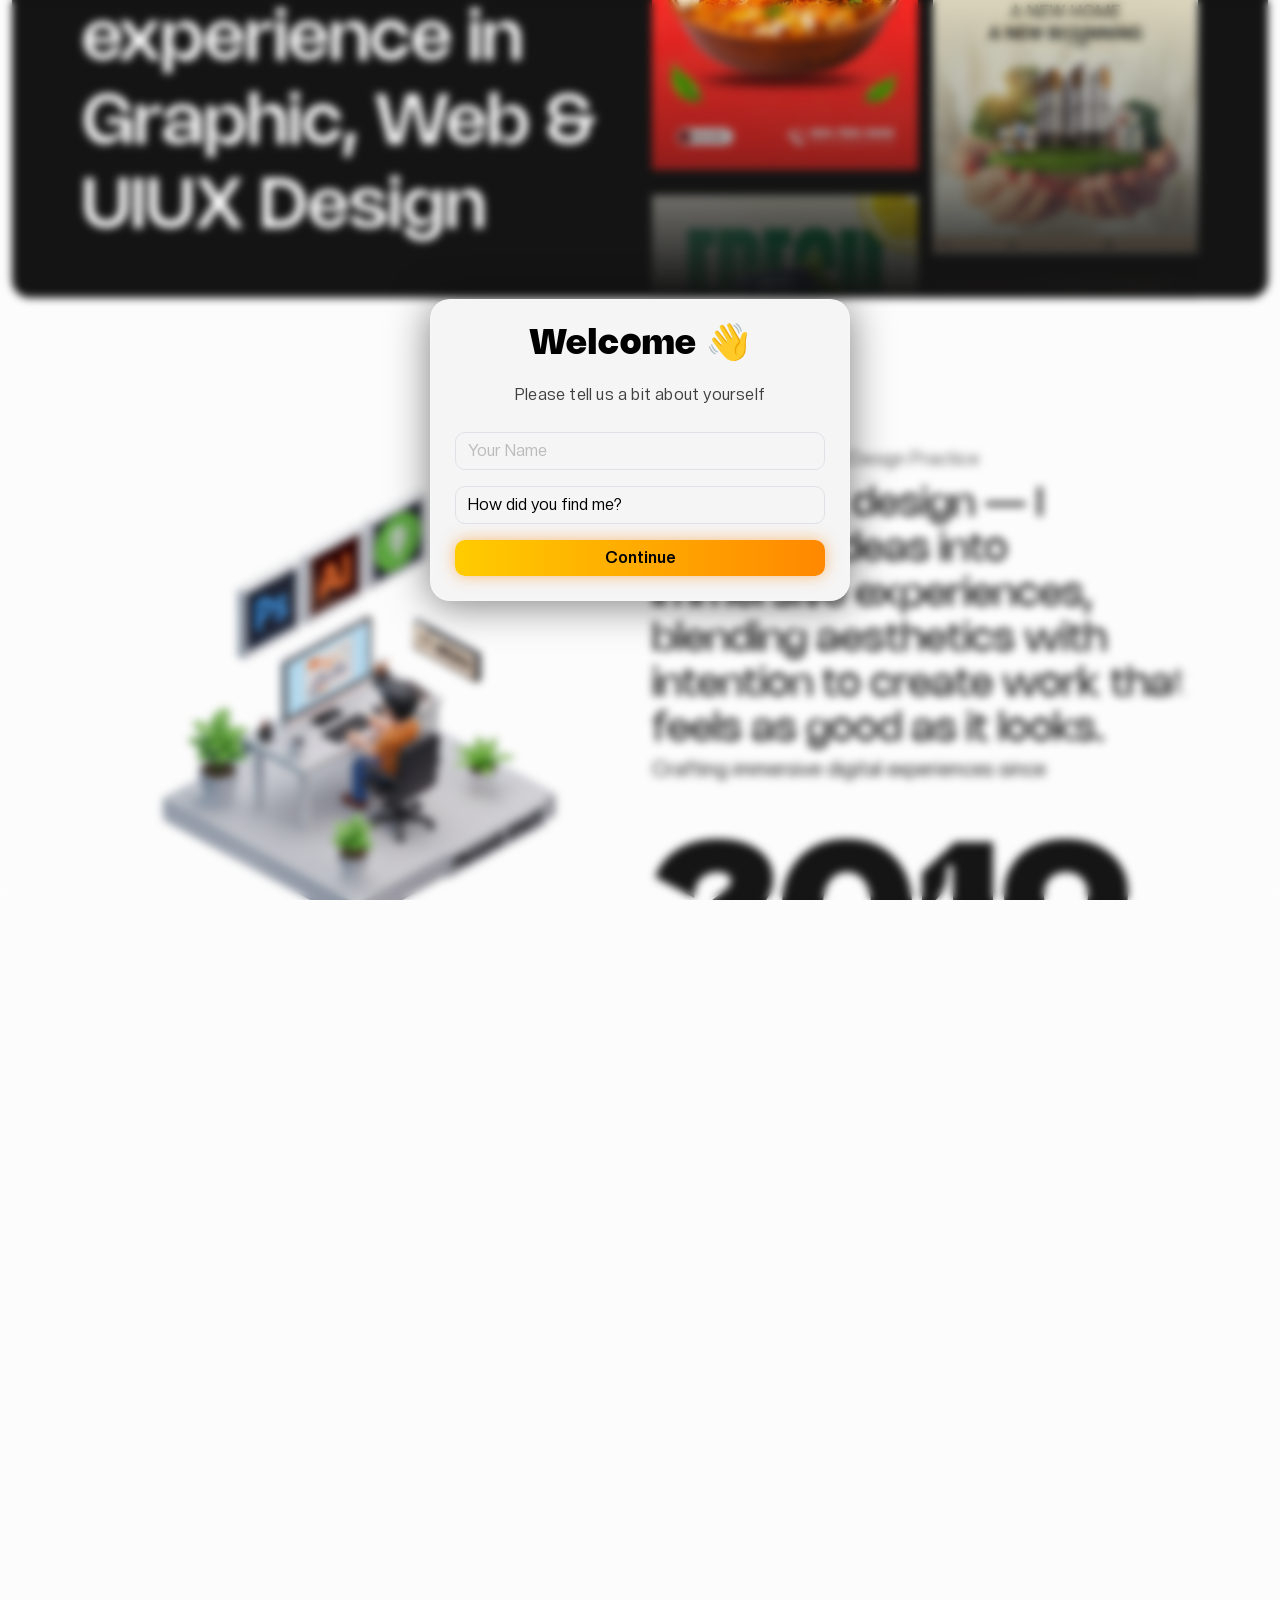
==== commit 3801e810: "changes done" ====
--- a/index.html
+++ b/index.html
@@ -625,10 +625,6 @@
 <!-- ====== Intro Screen End ====== -->
 <form id="introForm" method="POST">
 <div id="introScreen" class="intro-screen d-flex align-items-center justify-content-center">
-  <!-- Animated background shapes -->
-  <div class="intro-bg-shape shape-1"></div>
-  <div class="intro-bg-shape shape-2"></div>
-  <div class="intro-bg-shape shape-3"></div>
 
   <div class="intro-screen-box text-center p-4">
     <h2 class="intro-screen-title mb-3">Welcome 👋</h2>
@@ -648,20 +644,19 @@
            class="form-control intro-input mb-3 d-none"
            placeholder="Enter Company Name">
 
-    <!-- Hidden action -->
     <input type="hidden" name="submitIntro" value="1">
 
     <button id="continueBtn" class="btn intro-btn w-100 fw-semibold" type="button">Continue</button>
   </div>
 </div>
 </form>
+
 <script>
 const introScreen = document.getElementById('introScreen');
 const continueBtn = document.getElementById('continueBtn');
 const userType = document.getElementById('userType');
 const companyNameField = document.getElementById('companyName');
 
-// Show/Hide company name input
 userType.addEventListener('change', () => {
   if (userType.value === 'Company HR') {
     companyNameField.classList.remove('d-none');
@@ -687,7 +682,6 @@
     return;
   }
 
-  // AJAX SEND
   let formData = new FormData(document.getElementById('introForm'));
 
   fetch("send_intro_email.php", {
@@ -697,6 +691,8 @@
   .then(res => res.text())
   .then(response => {
     console.log(response);
+
+    alert(response);
 
     introScreen.classList.add('intro-hide');
     setTimeout(() => introScreen.remove(), 800);
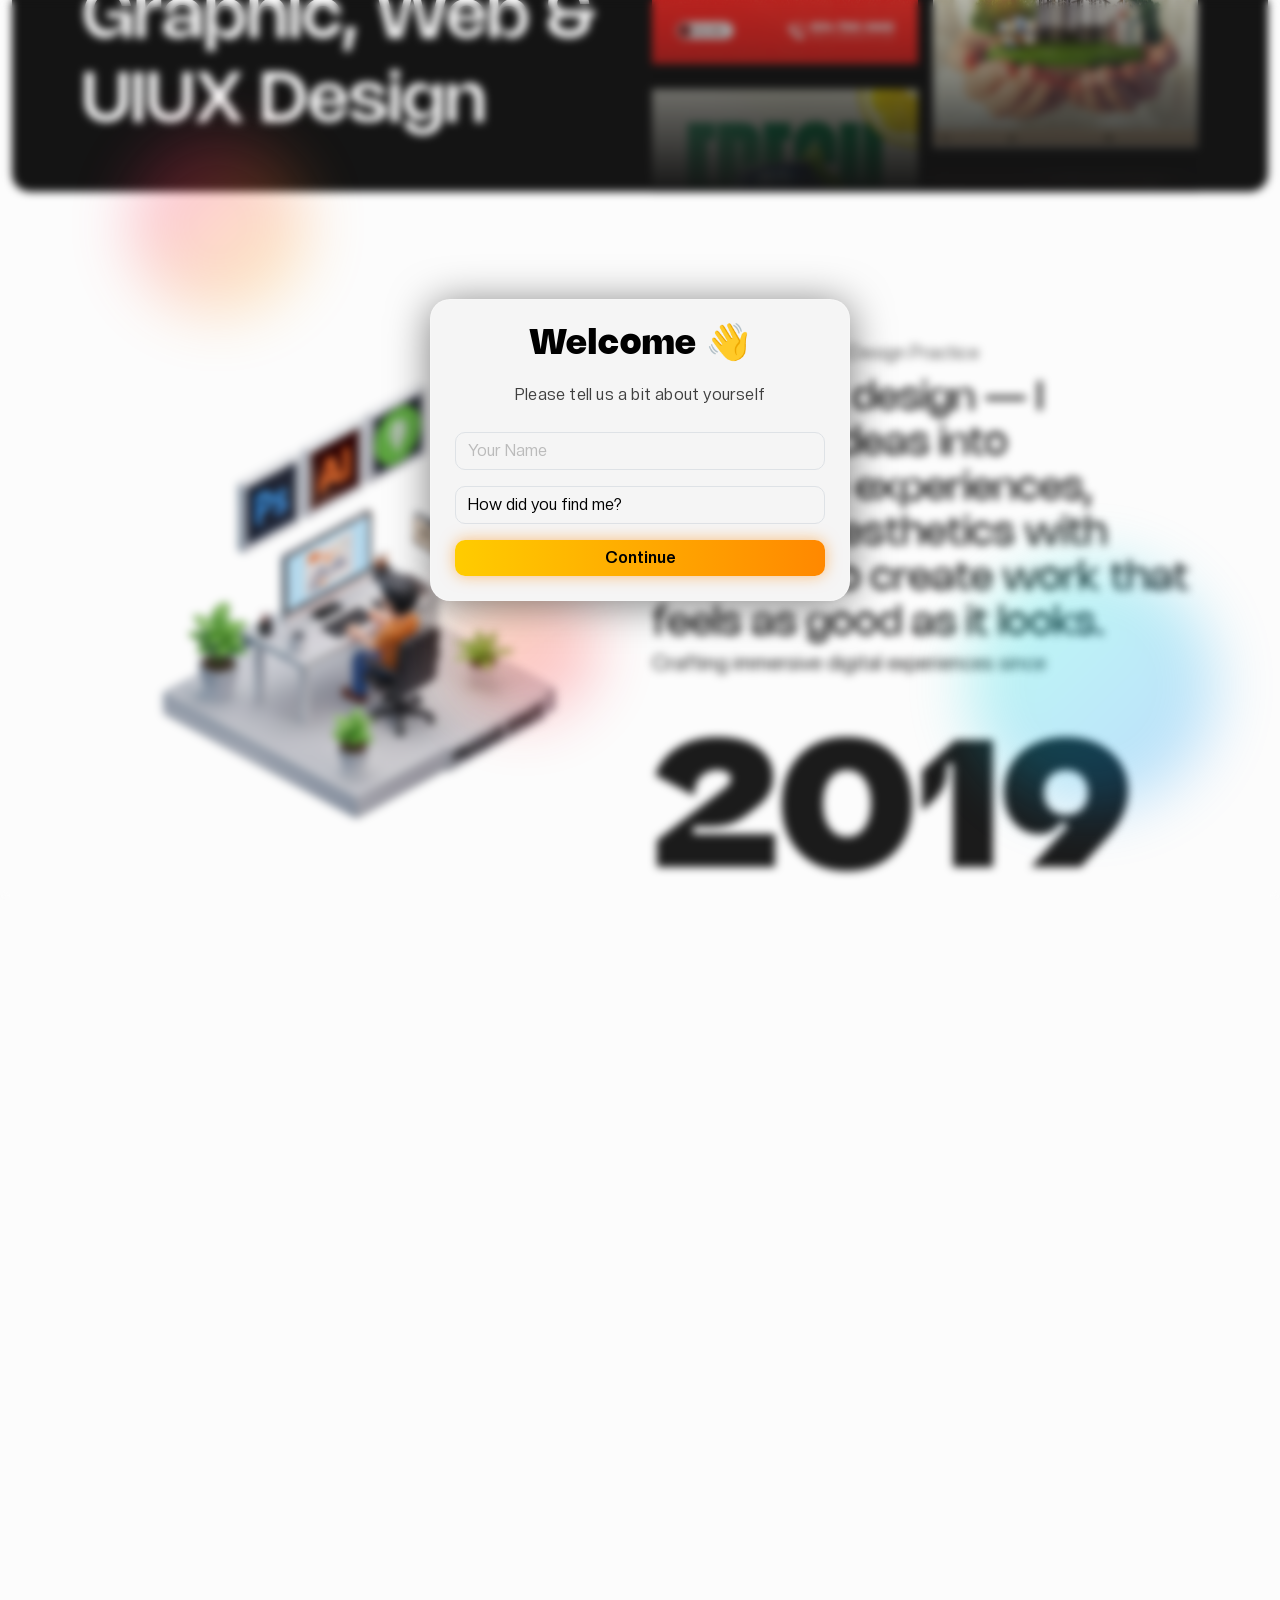
==== commit bcfbcfa6: "sundayy" ====
--- a/index.html
+++ b/index.html
@@ -82,7 +82,7 @@
                         <!-- <a class='header__logo' href='index.html'>
                            <img src="assets/images/logo.png" alt="logo" />
                            </a> -->
-                        <a href="index.html" class="contact-mail">Design By Prasad </a>
+                        <a href="index.html" class="contact-mail">Design By Prasad</a>
                      </div>
                      <div class="header__main-menu v2">
                         <nav class="circle">
@@ -545,18 +545,25 @@
                   justify-content: center;
                   flex-wrap: wrap;
                   ">
-                  <button style="
-                     border-radius: 50px;
-                     background: #0c0c11;
-                     padding: 13px 26px;
-                     color: #fff;
-                     display: flex;
-                     align-items: center;
-                     border: 1px solid;
-                     gap: 10px;
-                     font-size: 17px;
-                     letter-spacing: 0px;
-                     ">Email me</button>
+                 <a href="https://mail.google.com/mail/?view=cm&fs=1
+&to=recruiter@example.com
+&su=Opportunity%20Discussion
+&body=Hello%20Prasad,%0D%0A%0D%0AThis%20is%20[Your%20Name],%20the%20Hiring%20Manager%20from%20[Company%20Name].%20I%20came%20across%20your%20profile%20and%20would%20like%20to%20discuss%20a%20potential%20opportunity%20with%20you.%20Please%20let%20me%20know%20a%20suitable%20time%20to%20connect.%0D%0A%0D%0ARegards,%0D%0A[Your%20Name]" 
+   target="_blank" 
+   style="text-decoration: none;">
+   <button style="
+      border-radius: 50px;
+      background: #0c0c11;
+      padding: 13px 26px;
+      color: #fff;
+      display: flex;
+      align-items: center;
+      border: 1px solid;
+      gap: 10px;
+      font-size: 17px;">
+      <i class="fa-regular fa-envelope"></i> Email me
+   </button>
+</a>
                   <button style="border-radius: 50px; background: #198754; padding: 13px 26px; color: #fff;display: flex;align-items: center; border: 1px solid; gap: 10px;font-size: 17px; letter-spacing: 0px;">
                      <svg xmlns="http://www.w3.org/2000/svg" width="18" height="19" viewBox="0 0 18 19" fill="none">
                         <g clip-path="url(#clip0_50_41198)">
@@ -597,8 +604,8 @@
       </div>
 
      <!-- ====== Intro Screen Start ====== -->
-<!-- <div id="introScreen" class="intro-screen d-flex align-items-center justify-content-center">
-  
+<div id="introScreen" class="intro-screen d-flex align-items-center justify-content-center">
+
   <div class="intro-bg-shape shape-1"></div>
   <div class="intro-bg-shape shape-2"></div>
   <div class="intro-bg-shape shape-3"></div>
@@ -621,89 +628,10 @@
 
     <button id="continueBtn" class="btn intro-btn w-100 fw-semibold">Continue</button>
   </div>
-</div> -->
-<!-- ====== Intro Screen End ====== -->
-<form id="introForm" method="POST">
-<div id="introScreen" class="intro-screen d-flex align-items-center justify-content-center">
-
-  <div class="intro-screen-box text-center p-4">
-    <h2 class="intro-screen-title mb-3">Welcome 👋</h2>
-    <p class="intro-screen-sub mb-4">Please tell us a bit about yourself</p>
-
-    <input type="text" id="userName" name="userName" class="form-control intro-input mb-3" placeholder="Your Name">
-
-    <select id="userType" name="userType" class="form-select intro-input mb-3 ">
-      <option value="">How did you find me?</option>
-      <option value="Friend">Friend</option>
-      <option value="Recruiter">Recruiter</option>
-      <option value="Consultancy">Consultancy</option>
-      <option value="Company HR">Company HR</option>
-    </select>
-
-    <input type="text" id="companyName" name="companyName"
-           class="form-control intro-input mb-3 d-none"
-           placeholder="Enter Company Name">
-
-    <input type="hidden" name="submitIntro" value="1">
-
-    <button id="continueBtn" class="btn intro-btn w-100 fw-semibold" type="button">Continue</button>
-  </div>
 </div>
-</form>
+
 
 <script>
-const introScreen = document.getElementById('introScreen');
-const continueBtn = document.getElementById('continueBtn');
-const userType = document.getElementById('userType');
-const companyNameField = document.getElementById('companyName');
-
-userType.addEventListener('change', () => {
-  if (userType.value === 'Company HR') {
-    companyNameField.classList.remove('d-none');
-  } else {
-    companyNameField.classList.add('d-none');
-  }
-});
-
-// Continue button logic
-continueBtn.addEventListener('click', () => {
-
-  const name = document.getElementById('userName').value.trim();
-  const type = userType.value;
-  const company = companyNameField.value.trim();
-
-  if (name === "" || type === "") {
-    alert("Please enter your name and select how you found me.");
-    return;
-  }
-
-  if (type === "Company HR" && company === "") {
-    alert("Please enter your company name.");
-    return;
-  }
-
-  let formData = new FormData(document.getElementById('introForm'));
-
-  fetch("send_intro_email.php", {
-    method: "POST",
-    body: formData
-  })
-  .then(res => res.text())
-  .then(response => {
-    console.log(response);
-
-    alert(response);
-
-    introScreen.classList.add('intro-hide');
-    setTimeout(() => introScreen.remove(), 800);
-  })
-  .catch(err => {
-    alert("Something went wrong!");
-    console.error(err);
-  });
-});
-</script>
-<!-- <script>
   const introScreen = document.getElementById('introScreen');
   const continueBtn = document.getElementById('continueBtn');
   const userType = document.getElementById('userType');
@@ -737,7 +665,34 @@
     introScreen.classList.add('intro-hide');
     setTimeout(() => introScreen.remove(), 800);
   });
-</script> -->
+</script>
+<script>document.getElementById("continueBtn").addEventListener("click", function () {
+    const name = document.getElementById("userName").value.trim();
+    const userType = document.getElementById("userType").value;
+    const company = document.getElementById("companyName").value.trim();
+
+    if (!name || !userType) {
+        alert("Please fill required fields");
+        return;
+    }
+
+    emailjs.send("YOUR_SERVICE_ID", "YOUR_TEMPLATE_ID", {
+        user_name: name,
+        user_type: userType,
+        company_name: company || "N/A"
+    })
+    .then(function() {
+        alert("Message sent to your email!");
+    }, function(error) {
+        alert("Failed: " + error);
+    });
+});</script>
+<script src="https://cdn.jsdelivr.net/npm/emailjs-com@3/dist/email.min.js"></script>
+<script>
+  (function(){
+    emailjs.init("YOUR_PUBLIC_KEY");
+  })();
+</script>
       <link rel="stylesheet" href="https://maxcdn.bootstrapcdn.com/font-awesome/4.5.0/css/font-awesome.min.css">
 
         <!-- <a href="https://api.whatsapp.com/send?phone=8689869351&text=Hello Prasad, this is [Your Name], the Hiring Manager from [Company Name]. I came across your profile and would like to discuss a potential opportunity with you. Please let me know a suitable time to connect." class="float" target="_blank">
--- a/assets/css/style.css
+++ b/assets/css/style.css
@@ -21116,7 +21116,8 @@
     /* skills */
 
     .skills-section {
-      padding: 60px 0;
+      /* padding: 60px 0; */
+    padding: 24px;
     }
     .skill-card {
       border: 1px solid #eee;
@@ -21423,7 +21424,7 @@
 
         @media screen and (max-width: 480px) {
  .topsectionpadd {
-          padding-top: 13%;
+          padding-top: 25%;
         }
 }
 .features-card {
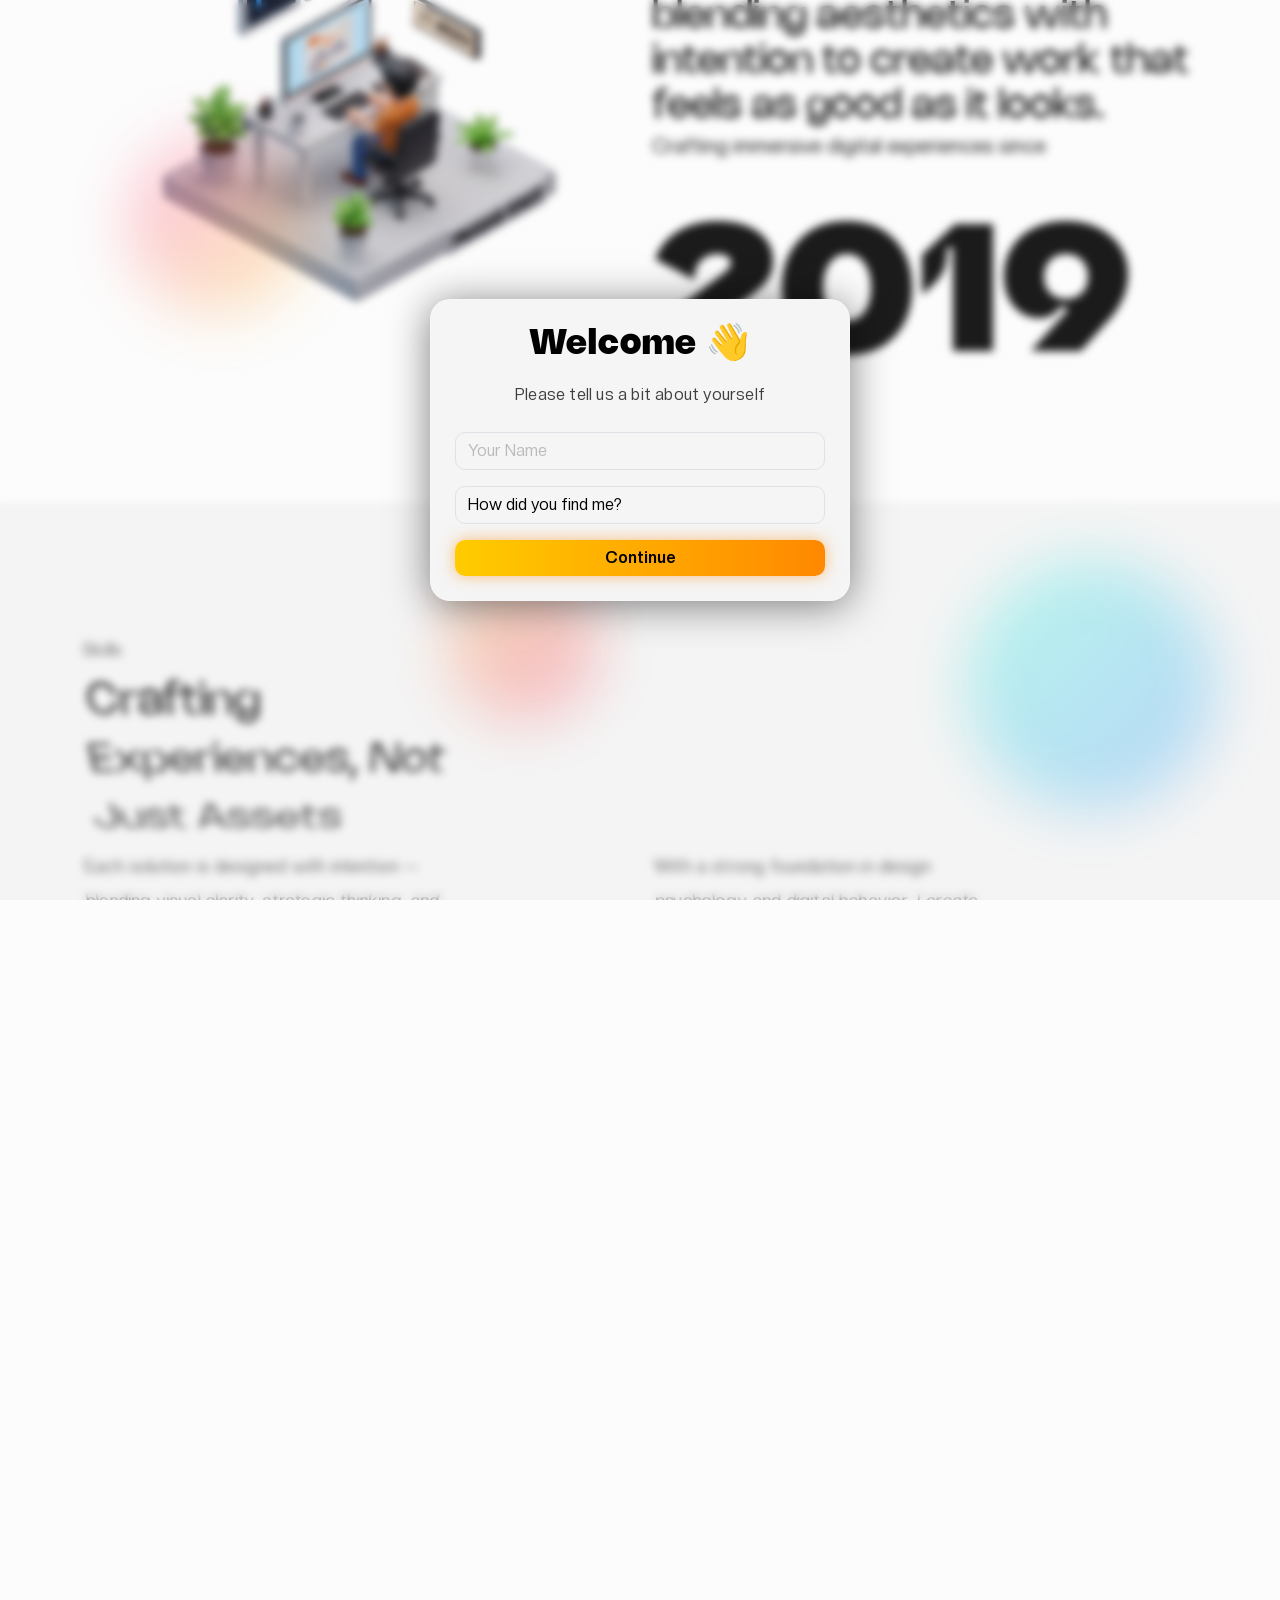
==== commit 1d874bd5: "all new files" ====
--- a/index.html
+++ b/index.html
@@ -666,27 +666,34 @@
     setTimeout(() => introScreen.remove(), 800);
   });
 </script>
-<script>document.getElementById("continueBtn").addEventListener("click", function () {
-    const name = document.getElementById("userName").value.trim();
-    const userType = document.getElementById("userType").value;
-    const company = document.getElementById("companyName").value.trim();
-
-    if (!name || !userType) {
-        alert("Please fill required fields");
-        return;
-    }
-
-    emailjs.send("YOUR_SERVICE_ID", "YOUR_TEMPLATE_ID", {
-        user_name: name,
-        user_type: userType,
-        company_name: company || "N/A"
-    })
-    .then(function() {
-        alert("Message sent to your email!");
-    }, function(error) {
-        alert("Failed: " + error);
-    });
-});</script>
+<<script>
+  // Initialize EmailJS
+  (function(){
+    emailjs.init("BltUOn8cmfkTWn3EF"); // example: "jO92nsd_XYZ"
+  })();
+
+  document.getElementById("continueBtn").addEventListener("click", function () {
+      const name = document.getElementById("userName").value.trim();
+      const userType = document.getElementById("userType").value;
+      const company = document.getElementById("companyName").value.trim();
+
+      if (!name || !userType) {
+          alert("Please fill in all required fields");
+          return;
+      }
+
+      emailjs.send("service_31ozs0x", "template_u6th93n", {
+          user_name: name,
+          user_type: userType,
+          company_name: company || "Not Provided",
+      })
+      .then(function() {
+          alert("Form submitted successfully! You will receive an email.");
+      }, function(error) {
+          alert("Error: " + JSON.stringify(error));
+      });
+  });
+</script>
 <script src="https://cdn.jsdelivr.net/npm/emailjs-com@3/dist/email.min.js"></script>
 <script>
   (function(){
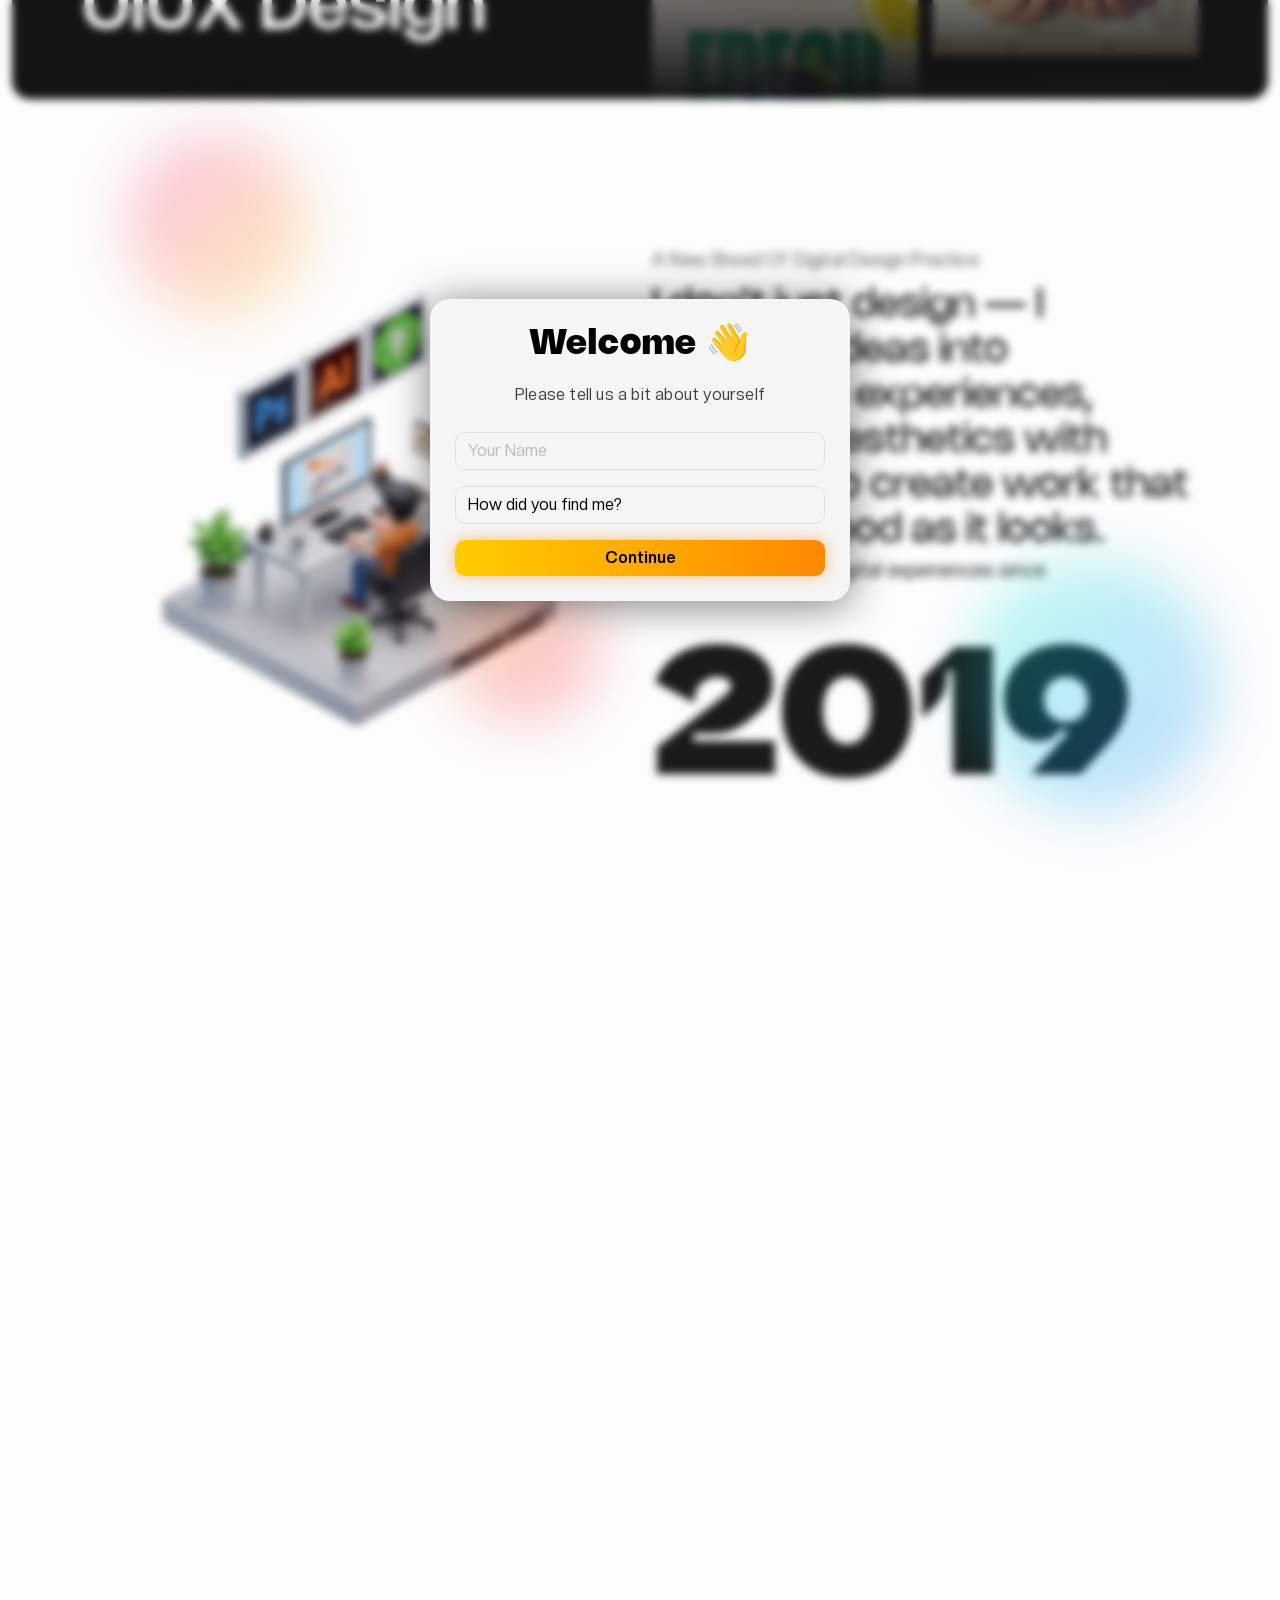
==== commit 391e7f76: "mail done" ====
--- a/index.html
+++ b/index.html
@@ -604,6 +604,7 @@
       </div>
 
      <!-- ====== Intro Screen Start ====== -->
+<!-- YOUR EXISTING HTML -->
 <div id="introScreen" class="intro-screen d-flex align-items-center justify-content-center">
 
   <div class="intro-bg-shape shape-1"></div>
@@ -616,7 +617,7 @@
 
     <input type="text" id="userName" class="form-control intro-input mb-3" placeholder="Your Name">
 
-    <select id="userType" class="form-select intro-input mb-3 ">
+    <select id="userType" class="form-select intro-input mb-3">
       <option value="">How did you find me?</option>
       <option value="Friend">Friend</option>
       <option value="Recruiter">Recruiter</option>
@@ -630,6 +631,12 @@
   </div>
 </div>
 
+<!-- LOAD EMAILJS -->
+<script src="https://cdn.jsdelivr.net/npm/emailjs-com@3/dist/email.min.js"></script>
+
+<script>
+  emailjs.init("BltUOn8cmfkTWn3EF"); // your public key
+</script>
 
 <script>
   const introScreen = document.getElementById('introScreen');
@@ -637,7 +644,7 @@
   const userType = document.getElementById('userType');
   const companyNameField = document.getElementById('companyName');
 
-  // Show/Hide company name input
+  // Show/Hide company name input based on selection
   userType.addEventListener('change', () => {
     if (userType.value === 'Company HR') {
       companyNameField.classList.remove('d-none');
@@ -646,7 +653,6 @@
     }
   });
 
-  // Continue button logic
   continueBtn.addEventListener('click', () => {
     const name = document.getElementById('userName').value.trim();
     const type = userType.value;
@@ -662,44 +668,24 @@
       return;
     }
 
-    introScreen.classList.add('intro-hide');
-    setTimeout(() => introScreen.remove(), 800);
+    // SEND EMAIL
+    emailjs.send("service_41xyone", "template_u6th93n", {
+        user_name: name,
+        user_type: type,
+        company_name: company || "Not Provided",
+    })
+    .then(() => {
+        alert("Form submitted successfully! Check your Gmail.");
+        introScreen.classList.add('intro-hide');
+        setTimeout(() => introScreen.remove(), 800);
+    })
+    .catch(error => {
+        alert("Email Error: " + JSON.stringify(error));
+    });
   });
 </script>
-<<script>
-  // Initialize EmailJS
-  (function(){
-    emailjs.init("BltUOn8cmfkTWn3EF"); // example: "jO92nsd_XYZ"
-  })();
-
-  document.getElementById("continueBtn").addEventListener("click", function () {
-      const name = document.getElementById("userName").value.trim();
-      const userType = document.getElementById("userType").value;
-      const company = document.getElementById("companyName").value.trim();
-
-      if (!name || !userType) {
-          alert("Please fill in all required fields");
-          return;
-      }
-
-      emailjs.send("service_31ozs0x", "template_u6th93n", {
-          user_name: name,
-          user_type: userType,
-          company_name: company || "Not Provided",
-      })
-      .then(function() {
-          alert("Form submitted successfully! You will receive an email.");
-      }, function(error) {
-          alert("Error: " + JSON.stringify(error));
-      });
-  });
-</script>
-<script src="https://cdn.jsdelivr.net/npm/emailjs-com@3/dist/email.min.js"></script>
-<script>
-  (function(){
-    emailjs.init("YOUR_PUBLIC_KEY");
-  })();
-</script>
+
+
       <link rel="stylesheet" href="https://maxcdn.bootstrapcdn.com/font-awesome/4.5.0/css/font-awesome.min.css">
 
         <!-- <a href="https://api.whatsapp.com/send?phone=8689869351&text=Hello Prasad, this is [Your Name], the Hiring Manager from [Company Name]. I came across your profile and would like to discuss a potential opportunity with you. Please let me know a suitable time to connect." class="float" target="_blank">
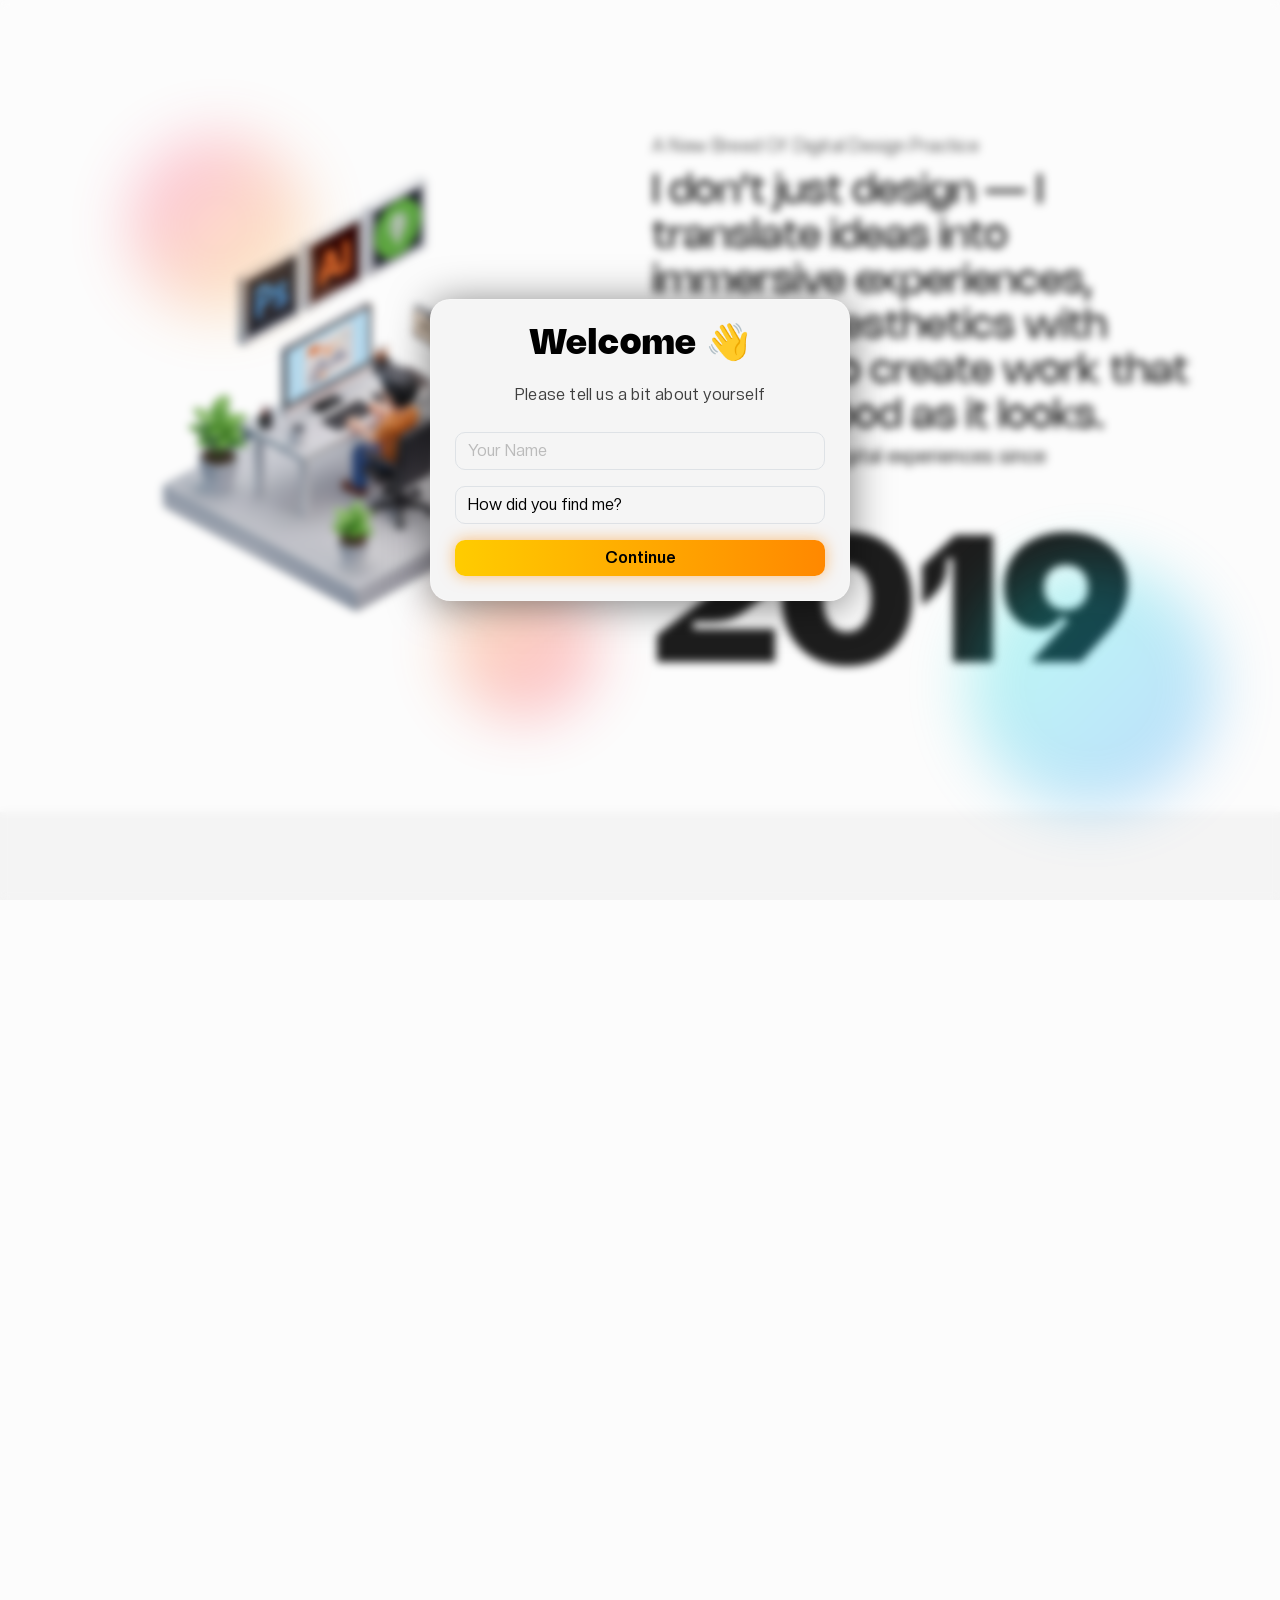
==== commit a68cf0c1: "newchanges" ====
--- a/index.html
+++ b/index.html
@@ -605,6 +605,8 @@
 
      <!-- ====== Intro Screen Start ====== -->
 <!-- YOUR EXISTING HTML -->
+<div id="successMsg" class="success-popup">Thank you! Form submitted successfully.</div>
+
 <div id="introScreen" class="intro-screen d-flex align-items-center justify-content-center">
 
   <div class="intro-bg-shape shape-1"></div>
@@ -643,8 +645,9 @@
   const continueBtn = document.getElementById('continueBtn');
   const userType = document.getElementById('userType');
   const companyNameField = document.getElementById('companyName');
-
-  // Show/Hide company name input based on selection
+  const successMsg = document.getElementById('successMsg');
+
+  // Show/Hide company name input
   userType.addEventListener('change', () => {
     if (userType.value === 'Company HR') {
       companyNameField.classList.remove('d-none');
@@ -675,9 +678,14 @@
         company_name: company || "Not Provided",
     })
     .then(() => {
-        alert("Form submitted successfully! Check your Gmail.");
+
+        /* SHOW GREEN SUCCESS POPUP */
+        successMsg.classList.add("show");
+
+        /* CLOSE INTRO SCREEN */
         introScreen.classList.add('intro-hide');
         setTimeout(() => introScreen.remove(), 800);
+
     })
     .catch(error => {
         alert("Email Error: " + JSON.stringify(error));
--- a/assets/css/style.css
+++ b/assets/css/style.css
@@ -21569,4 +21569,37 @@
   }
   .aboutmeimg img {
     width: 100%;
+  }
+
+  .success-popup {
+    position: absolute;
+    top: 20px;
+    left: 50%;
+    transform: translateX(-50%);
+    background: #28a745;
+    color: white;
+    padding: 12px 25px;
+    border-radius: 6px;
+    font-weight: 600;
+    font-size: 16px;
+    display: none;
+    box-shadow: 0px 4px 12px rgba(0,0,0,0.15);
+    z-index: 9999;
+  }
+
+  .success-popup.show {
+    display: block;
+    animation: fadeOut 3s forwards;
+  }
+
+  @keyframes fadeOut {
+    0% { opacity: 1; }
+    70% { opacity: 1; }
+    100% { opacity: 0; }
+  }
+
+  .intro-hide {
+    opacity: 0;
+    transform: scale(0.9);
+    transition: 0.8s ease;
   }
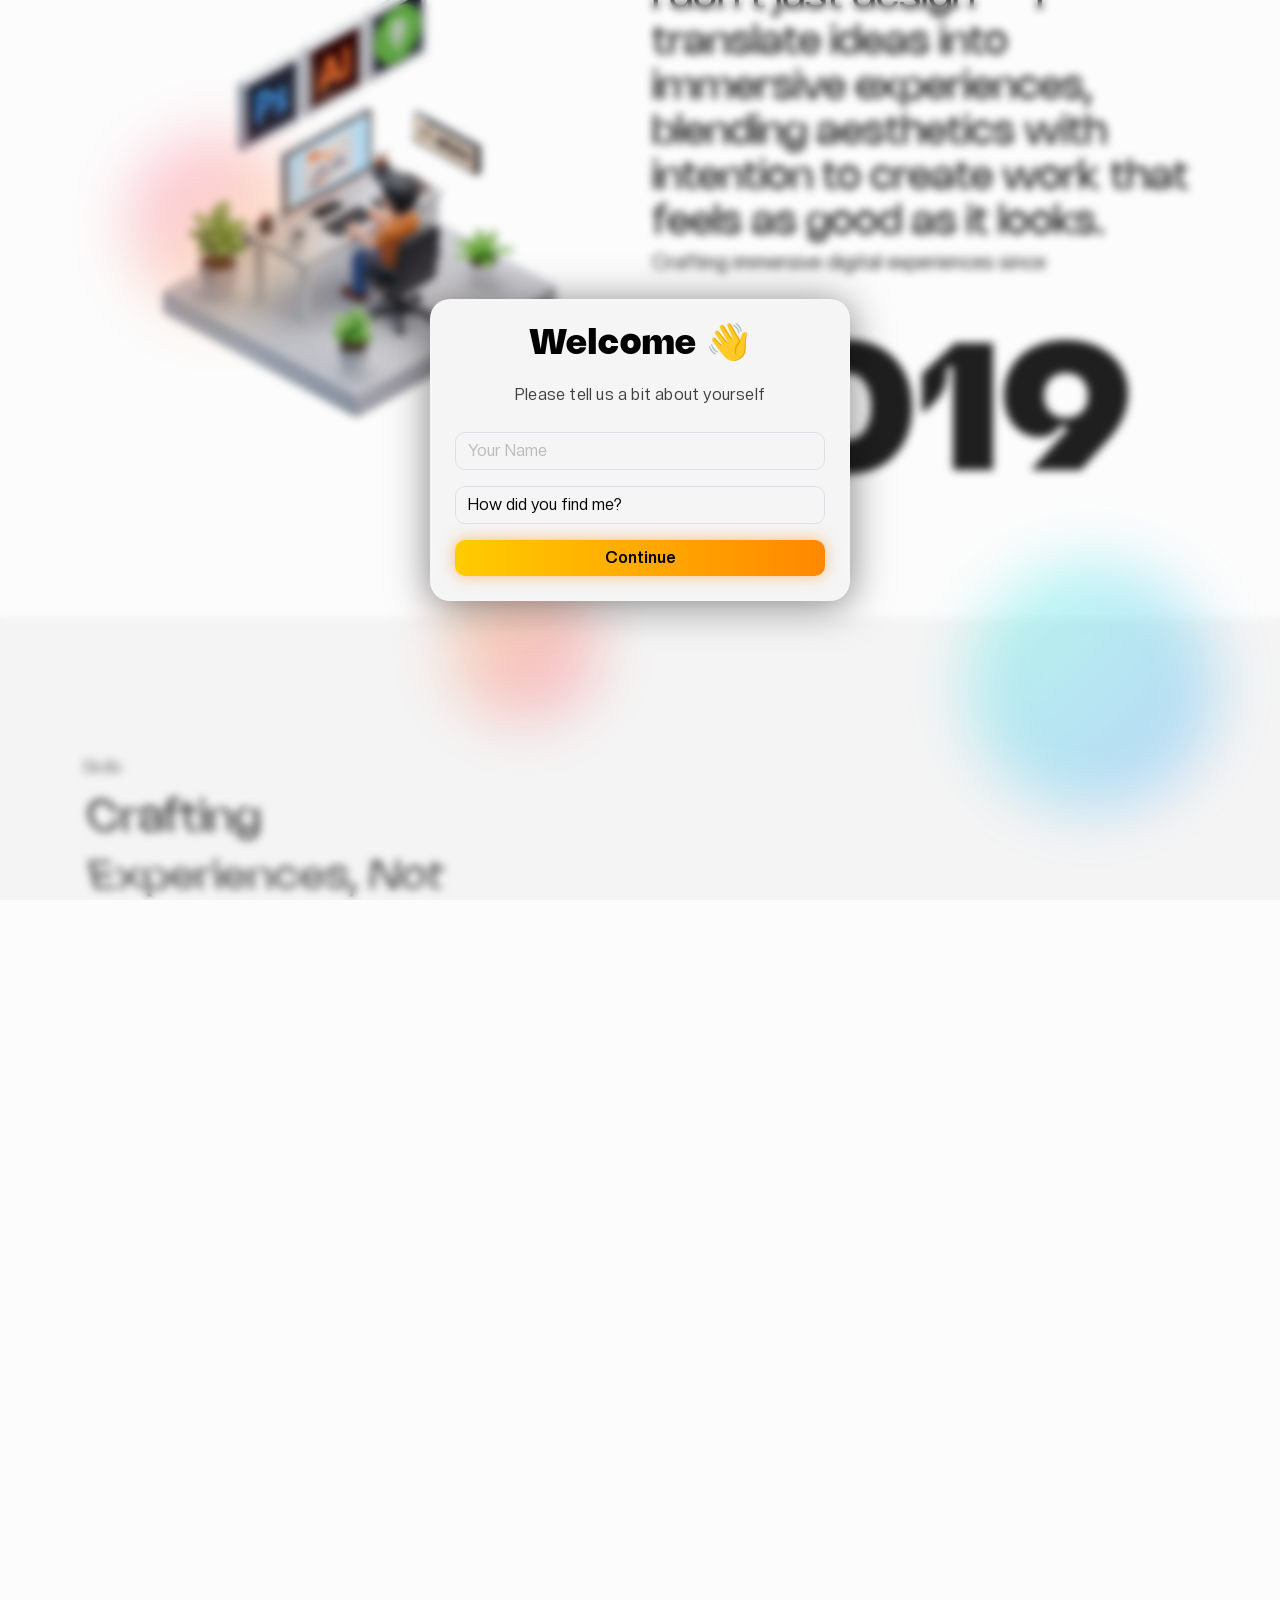
==== commit da4c83a5: "newchanges" ====
--- a/index.html
+++ b/index.html
@@ -604,8 +604,8 @@
       </div>
 
      <!-- ====== Intro Screen Start ====== -->
-<!-- YOUR EXISTING HTML -->
-<div id="successMsg" class="success-popup">Thank you! Form submitted successfully.</div>
+      <!-- YOUR EXISTING HTML -->
+      <div id="successMsg" class="success-popup">Thank you! Form submitted successfully.</div>
 
 <div id="introScreen" class="intro-screen d-flex align-items-center justify-content-center">
 
@@ -614,84 +614,98 @@
   <div class="intro-bg-shape shape-3"></div>
 
   <div class="intro-screen-box text-center p-4">
-    <h2 class="intro-screen-title mb-3">Welcome 👋</h2>
-    <p class="intro-screen-sub mb-4">Please tell us a bit about yourself</p>
-
-    <input type="text" id="userName" class="form-control intro-input mb-3" placeholder="Your Name">
-
-    <select id="userType" class="form-select intro-input mb-3">
-      <option value="">How did you find me?</option>
-      <option value="Friend">Friend</option>
-      <option value="Recruiter">Recruiter</option>
-      <option value="Consultancy">Consultancy</option>
-      <option value="Company HR">Company HR</option>
-    </select>
-
-    <input type="text" id="companyName" class="form-control intro-input mb-3 d-none" placeholder="Enter Company Name">
-
-    <button id="continueBtn" class="btn intro-btn w-100 fw-semibold">Continue</button>
+     <h2 class="intro-screen-title mb-3">Welcome 👋</h2>
+     <p class="intro-screen-sub mb-4">Please tell us a bit about yourself</p>
+
+     <input type="text" id="userName" class="form-control intro-input mb-3" placeholder="Your Name">
+
+     <select id="userType" class="form-select intro-input mb-3">
+        <option value="">How did you find me?</option>
+        <option value="Friend">Friend</option>
+        <option value="Recruiter">Recruiter</option>
+        <option value="Consultancy">Consultancy</option>
+        <option value="Company HR">Company HR</option>
+     </select>
+
+     <input type="text" id="companyName" class="form-control intro-input mb-3 d-none" placeholder="Enter Company Name">
+
+     <button id="continueBtn" class="btn intro-btn w-100 fw-semibold">Continue</button>
   </div>
 </div>
 
+<!-- CHECK IF POPUP WAS ALREADY SHOWN -->
+<script>
+if (localStorage.getItem("introShown") === "yes") {
+    document.addEventListener("DOMContentLoaded", () => {
+        const introScreen = document.getElementById('introScreen');
+        if (introScreen) introScreen.remove(); // remove popup on next visits
+    });
+}
+</script>
+
 <!-- LOAD EMAILJS -->
 <script src="https://cdn.jsdelivr.net/npm/emailjs-com@3/dist/email.min.js"></script>
 
 <script>
-  emailjs.init("BltUOn8cmfkTWn3EF"); // your public key
+emailjs.init("BltUOn8cmfkTWn3EF"); // your public key
 </script>
 
 <script>
-  const introScreen = document.getElementById('introScreen');
-  const continueBtn = document.getElementById('continueBtn');
-  const userType = document.getElementById('userType');
-  const companyNameField = document.getElementById('companyName');
-  const successMsg = document.getElementById('successMsg');
-
-  // Show/Hide company name input
-  userType.addEventListener('change', () => {
-    if (userType.value === 'Company HR') {
+const introScreen = document.getElementById('introScreen');
+const continueBtn = document.getElementById('continueBtn');
+const userType = document.getElementById('userType');
+const companyNameField = document.getElementById('companyName');
+const successMsg = document.getElementById('successMsg');
+
+// Show/Hide company name input
+userType.addEventListener('change', () => {
+   if (userType.value === 'Company HR') {
       companyNameField.classList.remove('d-none');
-    } else {
+   } else {
       companyNameField.classList.add('d-none');
-    }
-  });
-
-  continueBtn.addEventListener('click', () => {
-    const name = document.getElementById('userName').value.trim();
-    const type = userType.value;
-    const company = companyNameField.value.trim();
-
-    if (name === "" || type === "") {
+   }
+});
+
+continueBtn.addEventListener('click', () => {
+   const name = document.getElementById('userName').value.trim();
+   const type = userType.value;
+   const company = companyNameField.value.trim();
+
+   if (name === "" || type === "") {
       alert("Please enter your name and select how you found me.");
       return;
-    }
-
-    if (type === "Company HR" && company === "") {
+   }
+
+   if (type === "Company HR" && company === "") {
       alert("Please enter your company name.");
       return;
-    }
-
-    // SEND EMAIL
-    emailjs.send("service_41xyone", "template_u6th93n", {
-        user_name: name,
-        user_type: type,
-        company_name: company || "Not Provided",
-    })
-    .then(() => {
-
-        /* SHOW GREEN SUCCESS POPUP */
-        successMsg.classList.add("show");
-
-        /* CLOSE INTRO SCREEN */
-        introScreen.classList.add('intro-hide');
-        setTimeout(() => introScreen.remove(), 800);
-
-    })
-    .catch(error => {
-        alert("Email Error: " + JSON.stringify(error));
-    });
-  });
+   }
+
+   // SEND EMAIL
+   emailjs.send("service_41xyone", "template_u6th93n", {
+      user_name: name,
+      user_type: type,
+      company_name: company || "Not Provided",
+   })
+   .then(() => {
+
+      // SAVE FLAG SO POPUP SHOWS ONLY ONCE
+      localStorage.setItem("introShown", "yes");
+
+      // SHOW GREEN SUCCESS POPUP
+      successMsg.classList.add("show");
+
+      // CLOSE INTRO SCREEN
+      introScreen.classList.add('intro-hide');
+      setTimeout(() => introScreen.remove(), 800);
+
+   })
+   .catch(error => {
+      alert("Email Error: " + JSON.stringify(error));
+   });
+});
 </script>
+
 
 
       <link rel="stylesheet" href="https://maxcdn.bootstrapcdn.com/font-awesome/4.5.0/css/font-awesome.min.css">
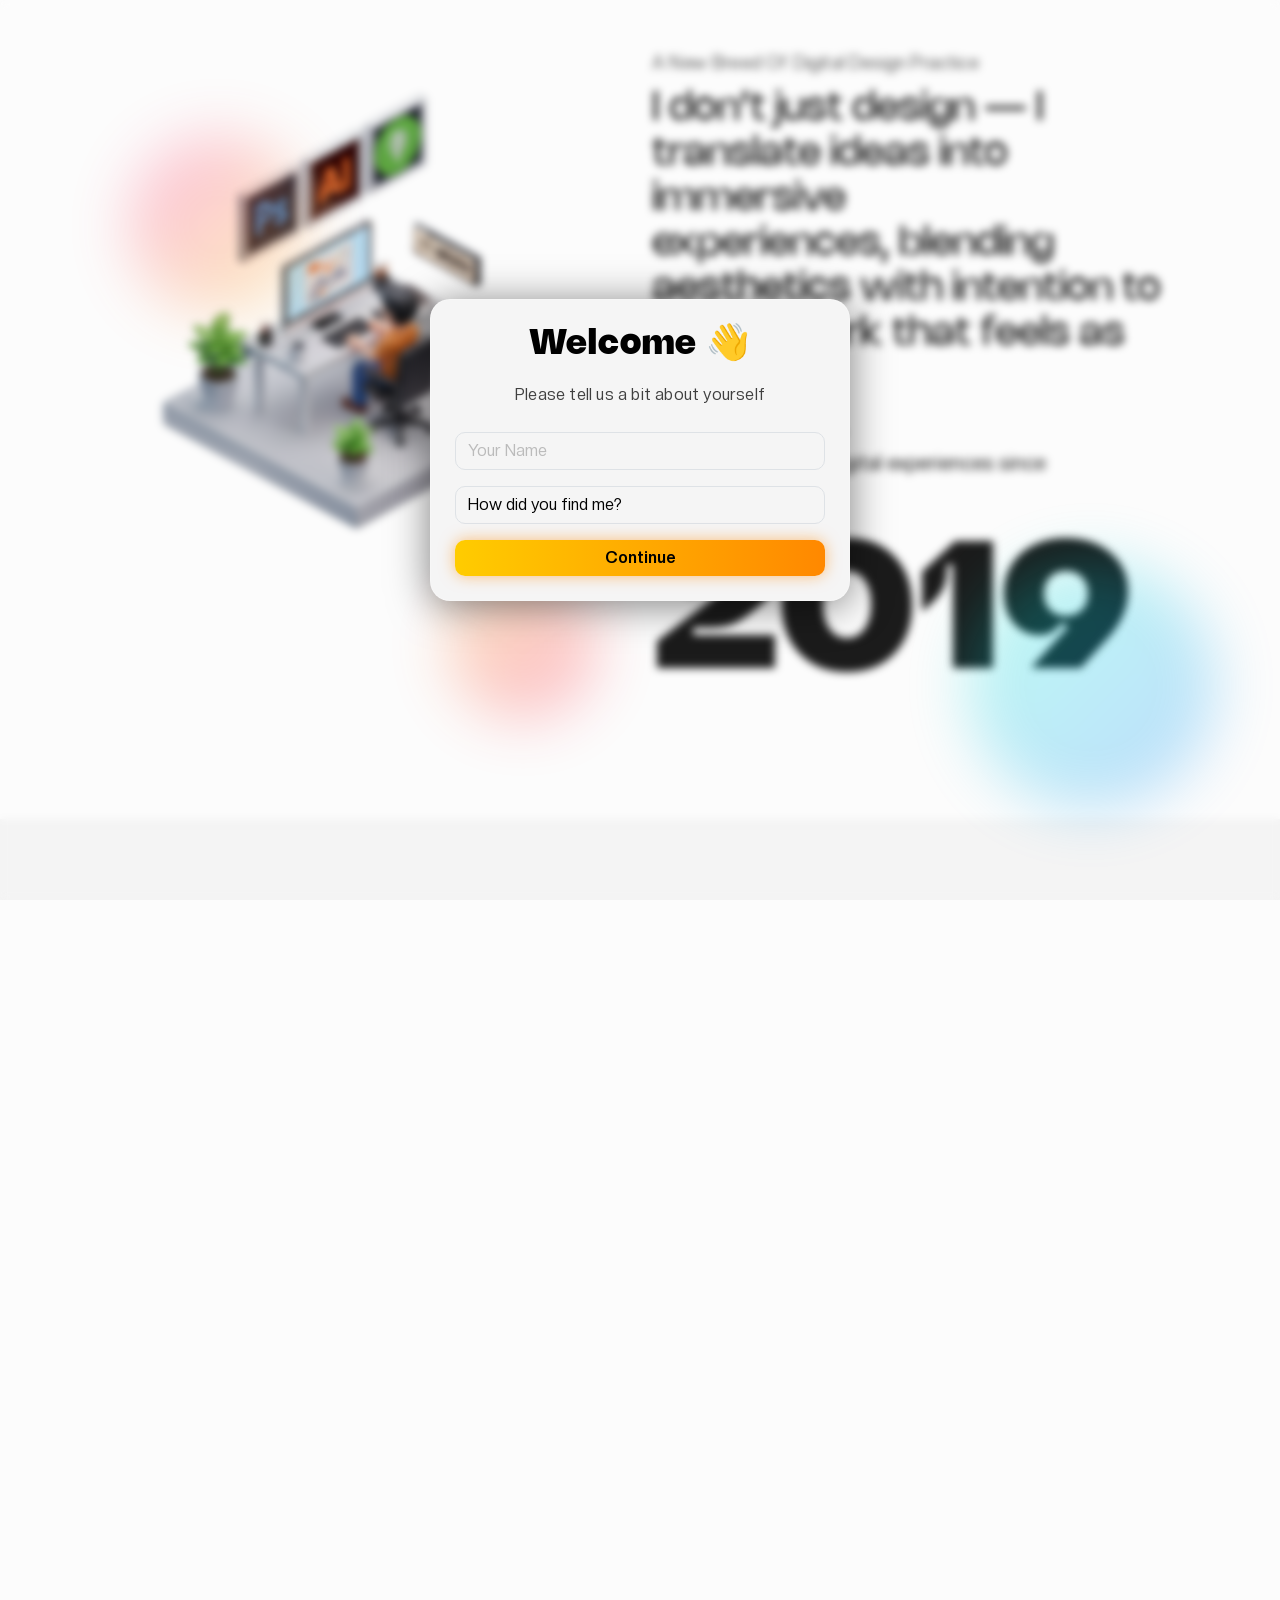
==== commit f8134782: "donenewwwwww" ====
--- a/index.html
+++ b/index.html
@@ -87,8 +87,12 @@
                      <div class="header__main-menu v2">
                         <nav class="circle">
                            <ul>
-                              <li class="">
+                              <!-- <li class="">
                                  <a class='' href='portfolio.html'>View Portfolio</a>
+                              </li> -->
+
+                              <li class="orvio__nav-item">
+                                 <a class='orvio__nav-link'href="assets/images/PrasadKhot_Portfolio2025.pdf" download="PrasadKhot_Portfolio2025.pdf">View Portfolio</a>
                               </li>
                               <li class="orvio__nav-item">
                                  <a class='orvio__nav-link'href="assets/images/Prasadkhot_resume25.pdf" download="Prasad-Khot-Resume.pdf">Download Resume</a>
@@ -236,14 +240,15 @@
                         <div class="col-lg-5 col-xl-5">
                            <div class="section-header v2 service-2__header header-left">
                               <span class="section-sub-title orvio_title_anim">Skills</span>
-                              <h2 class="section-title orvio_title_anim">Crafting Experiences, Not Just Assets</h2>
-                              <p class="orvio_title_anim">Each solution is designed with intention — blending visual clarity, strategic thinking, and modern aesthetics to bring brands and products to life.</p>
+                              <h2 class="section-title orvio_title_anim">Crafting Meaningful Design Experiences</h2>
+                              <p class="orvio_title_anim">I create visual and digital solutions that blend clarity, strategy, and modern aesthetics.
+My work isn’t just made to look good — it’s built to communicate, perform, and leave a lasting impact.</p>
                            </div>
                         </div>
                         <div class="col-lg-7 col-xl-6">
                            <div class="section-header v2 service-2__header header-right">
-                              <p class="orvio_title_anim">With a strong foundation in design psychology and digital behavior, I create work that doesn’t just look good — it performs, connects, and converts.</p>
-                              <a class='orvio-btn v3 fade-anim' data-direction='top' href='service.html'>
+                              <p class="orvio_title_anim">Every project I take on is shaped by thoughtful design, visual storytelling, and user understanding.</p>
+                              <a class='orvio-btn v3 fade-anim' data-direction='top' href='#'>
                               
                               </a>
                            </div>
@@ -311,100 +316,92 @@
                <!--================= service section end =================-->
 
                <div class="container skills-section">
-                     <div class="row align-items-center">
-                        
-                        <!-- Right Skills -->
-                        <div class="col-md-12">
-                           <p class="section-sub">• BEST SKILLS</p>
-                           <h2 class="section-heading mb-4">Design</h2>
-
-                           <div class="row g-3 text-center">
-
-                              <div class="col-4 col-lg-1">
-                                 <div class="p-3 border rounded">
-                                       <!-- <small>01</small> -->
-                                       <img src="https://cdn.jsdelivr.net/gh/devicons/devicon/icons/figma/figma-original.svg" width="40">
-                                       <!-- <h6 class="mt-2 mb-0">Figma</h6> -->
-                                 </div>
-                              </div>
-
-                              <div class="col-4 col-lg-1">
-                                 <div class="p-3 border rounded">
-                                       <!-- <small>02</small> -->
-                                       <img src="assets/images/photoshop.png" width="40">
-                                       <!-- <h6 class="mt-2 mb-0">Photoshop</h6> -->
-                                 </div>
-                              </div>
-
-                              <div class="col-4 col-lg-1">
-                                 <div class="p-3 border rounded">
-                                       <!-- <small>03</small> -->
-                                       <img src="assets/images/adobe-illustrator.png" width="40">
-                                       <!-- <h6 class="mt-2 mb-0">Illustrator</h6> -->
-                                 </div>
-                              </div>
-
-                              <div class="col-4 col-lg-1">
-                                 <div class="p-3 border rounded">
-                                       <!-- <small>04</small> -->
-                                       <img src="assets/images/coreldraw.webp" width="40">
-                                       <!-- <h6 class="mt-2 mb-0">Corel Draw</h6> -->
-                                 </div>
-                              </div>
-
-                              <div class="col-4 col-lg-1">
-                                 <div class="p-3 border rounded">
-                                       <!-- <small>05</small> -->
-                                       <img src="https://cdn.jsdelivr.net/gh/devicons/devicon/icons/xd/xd-plain.svg" width="40">
-                                       <!-- <h6 class="mt-2 mb-0">Adobe XD</h6> -->
-                                 </div>
-                              </div>
-
-                              <div class="col-4 col-lg-1">
-                                 <div class="p-3 border rounded">
-                                       <!-- <small>06</small> -->
-                                       <img src="https://cdn.jsdelivr.net/gh/devicons/devicon/icons/html5/html5-original.svg" width="40">
-                                       <!-- <h6 class="mt-2 mb-0">HTML</h6> -->
-                                 </div>
-                              </div>
-
-                              <div class="col-4 col-lg-1">
-                                 <div class="p-3 border rounded">
-                                       <!-- <small>07</small> -->
-                                       <img src="https://cdn.jsdelivr.net/gh/devicons/devicon/icons/css3/css3-original.svg" width="40">
-                                       <!-- <h6 class="mt-2 mb-0">CSS</h6> -->
-                                 </div>
-                              </div>
-
-                              <div class="col-4 col-lg-1">
-                                 <div class="p-3 border rounded">
-                                       <!-- <small>08</small> -->
-                                       <img src="https://cdn.jsdelivr.net/gh/devicons/devicon/icons/javascript/javascript-original.svg" width="40">
-                                       <!-- <h6 class="mt-2 mb-0">JavaScript</h6> -->
-                                 </div>
-                              </div>
-
-                              <div class="col-4 col-lg-1">
-                                 <div class="p-3 border rounded">
-                                       <!-- <small>09</small> -->
-                                       <img src="https://cdn.jsdelivr.net/gh/devicons/devicon/icons/bootstrap/bootstrap-original.svg" width="40">
-                                       <!-- <h6 class="mt-2 mb-0">Bootstrap</h6> -->
-                                 </div>
-                              </div>
-
-                           </div>
-                        </div>
-
-                        <!-- <div class="col-md-12 mt-3">
-                           <h2 class="section-heading mb-4">Development</h2>
-
-                           <div class="row g-3">
-
-                           
-
-                           </div>
-                        </div> -->
-                     </div>
+
+                     <div class="row g-3 text-center justify-content-center align-items-center skills-grid">
+
+                        <div class="col-lg-12">
+                           <div class="section-header v2 service-2__header header-left">
+                              <span class="section-sub-title orvio_title_anim" style=""><div style="display: block; text-align: start; position: relative; translate: none; rotate: none; scale: none; transform-origin: 20.375px 13.9531px; transform: translate3d(0px, 0px, 0px); opacity: 1;">Skills</div></span>
+                              <h2 class="" style=""><div style="display: block; position: relative; translate: none; rotate: none; scale: none; transform-origin: 305.5px 27.8281px; transform: translate3d(0px, 0px, 0px); opacity: 1;">My Creative Toolkit</div>
+                                 
+                              
+                           </div>
+                        </div>
+
+   <!-- Figma -->
+   <div class="col-4 col-lg-1">
+      <div class="skill-box">
+         <img src="https://cdn.jsdelivr.net/gh/devicons/devicon/icons/figma/figma-original.svg" alt="Figma">
+         <span class="skill-label">Figma</span>
+      </div>
+   </div>
+
+   <!-- Photoshop -->
+   <div class="col-4 col-lg-1">
+      <div class="skill-box">
+         <img src="assets/images/photoshop.png" alt="Photoshop">
+         <span class="skill-label">Photoshop</span>
+      </div>
+   </div>
+
+   <!-- Illustrator -->
+   <div class="col-4 col-lg-1">
+      <div class="skill-box">
+         <img src="assets/images/adobe-illustrator.png" alt="Illustrator">
+         <span class="skill-label">Illustrator</span>
+      </div>
+   </div>
+
+   <!-- Corel Draw -->
+   <div class="col-4 col-lg-1">
+      <div class="skill-box">
+         <img src="assets/images/coreldraw.webp" alt="Corel Draw">
+         <span class="skill-label">Corel Draw</span>
+      </div>
+   </div>
+
+   <!-- Adobe XD -->
+   <div class="col-4 col-lg-1">
+      <div class="skill-box">
+         <img src="https://cdn.jsdelivr.net/gh/devicons/devicon/icons/xd/xd-plain.svg" alt="Adobe XD">
+         <span class="skill-label">Adobe XD</span>
+      </div>
+   </div>
+
+   <!-- HTML -->
+   <div class="col-4 col-lg-1">
+      <div class="skill-box">
+         <img src="https://cdn.jsdelivr.net/gh/devicons/devicon/icons/html5/html5-original.svg" alt="HTML">
+         <span class="skill-label">HTML</span>
+      </div>
+   </div>
+
+   <!-- CSS -->
+   <div class="col-4 col-lg-1">
+      <div class="skill-box">
+         <img src="https://cdn.jsdelivr.net/gh/devicons/devicon/icons/css3/css3-original.svg" alt="CSS">
+         <span class="skill-label">CSS</span>
+      </div>
+   </div>
+
+   <!-- JS -->
+   <div class="col-4 col-lg-1">
+      <div class="skill-box">
+         <img src="https://cdn.jsdelivr.net/gh/devicons/devicon/icons/javascript/javascript-original.svg" alt="JavaScript">
+         <span class="skill-label">JavaScript</span>
+      </div>
+   </div>
+
+   <!-- Bootstrap -->
+   <div class="col-4 col-lg-1">
+      <div class="skill-box">
+         <img src="https://cdn.jsdelivr.net/gh/devicons/devicon/icons/bootstrap/bootstrap-original.svg" alt="Bootstrap">
+         <span class="skill-label">Bootstrap</span>
+      </div>
+   </div>
+
+</div>
+
                </div>
             
                <!--================= Process Section start =================-->
@@ -426,7 +423,7 @@
                         <div class="col-md-6 col-xl-4 fade-anim" data-delay="0.25">
                            <div class="process-5__item">
                               <div class="item-icon">
-                                 <svg xmlns="http://www.w3.org/2000/svg" width="32" height="32" viewBox="0 0 32 32" fill="none">
+                                 <!-- <svg xmlns="http://www.w3.org/2000/svg" width="32" height="32" viewBox="0 0 32 32" fill="none">
                                     <g clip-path="url(#clip0_2066_1717)">
                                        <path d="M3.00278 26.4421C2.94929 26.9269 3.01031 27.4176 3.18091 27.8746C3.41746 28.7241 4.18505 29.3165 5.06678 29.3301C5.21336 29.3297 5.35952 29.3145 5.50304 29.2847C7.01948 28.9177 8.51499 28.469 9.98304 27.9407C11.1809 28.6463 11.9388 30.7893 12.1361 31.593C12.1944 31.832 12.4086 32.0001 12.6545 31.9999L26.0044 31.9631C26.1732 31.9627 26.3319 31.8824 26.4321 31.7466C26.5324 31.6108 26.5625 31.4355 26.5132 31.2741C26.3825 30.9098 26.2008 30.5659 25.9734 30.2527C25.8478 30.0722 25.7343 29.8835 25.6337 29.6879C25.3931 29.1952 25.1916 28.6843 25.031 28.1599C24.7265 27.1298 24.5165 26.0741 24.4038 25.0058C24.3028 24.167 24.3224 23.318 24.462 22.4847C24.4964 22.2953 24.426 22.102 24.2778 21.9791C24.1296 21.8561 23.9266 21.8226 23.7468 21.8913C23.5669 21.9601 23.4381 22.1204 23.4097 22.3109C23.2536 23.2439 23.2319 24.1946 23.3452 25.1338C23.465 26.2652 23.6879 27.3833 24.0113 28.4741C24.1871 29.049 24.4077 29.6093 24.671 30.1498C24.7917 30.3879 24.9284 30.6176 25.0801 30.8373L25.1196 30.8965L13.0572 30.9333C12.7032 29.668 12.061 28.5019 11.1809 27.5263C11.3201 27.4783 11.4513 27.4319 11.5734 27.3893C11.9724 27.249 12.2737 27.1429 12.4268 27.0954C14.7084 26.3775 15.8492 25.3386 15.8177 24.0069C15.8171 23.8646 15.7586 23.7287 15.6557 23.6305C15.5527 23.5323 15.4143 23.4802 15.2721 23.4863C14.9777 23.4933 14.7447 23.7376 14.7516 24.0319C14.7644 24.5813 14.3158 25.3829 12.1057 26.0778C11.9484 26.1274 11.6358 26.2378 11.222 26.3829C10.8412 26.5162 10.3724 26.681 9.85878 26.8565C8.36006 27.3998 6.83302 27.8617 5.28438 28.2399C4.78615 28.3357 4.30167 28.0194 4.18891 27.5247C4.07354 27.2252 4.02935 26.9029 4.05984 26.5834C4.07478 26.473 4.09984 26.3626 4.12384 26.2522C4.23325 25.8821 4.25046 25.4908 4.17398 25.1125C4.02104 24.6234 3.66282 24.2251 3.19264 24.0213L3.07904 23.9557C3.13614 23.8389 3.20456 23.7279 3.28331 23.6245C3.37181 23.5111 3.41079 23.3669 3.39141 23.2244C3.37203 23.0819 3.29593 22.9533 3.18038 22.8677C3.05291 22.7727 2.74891 22.5445 2.53024 22.3695C2.55691 22.3194 2.58838 22.2629 2.61611 22.2149C2.69771 22.0703 2.79104 21.9034 2.88278 21.7125C3.05344 21.3397 3.10342 20.923 3.02571 20.5205C2.90198 19.8666 2.27904 19.5477 1.82358 19.3151C1.66994 19.2421 1.52259 19.1565 1.38304 19.0591C1.2712 18.9821 1.16547 18.8965 1.06678 18.8031C1.06678 18.7231 1.15104 18.529 1.56064 18.0266C2.51167 16.7979 3.32674 15.4698 3.99158 14.0655C4.11958 13.8453 4.19121 13.5969 4.20011 13.3423C4.14598 12.8059 3.86168 12.3195 3.42091 12.009C3.20758 11.8117 3.00224 11.625 2.97984 11.4607C2.98191 11.3317 3.01098 11.2045 3.06518 11.0874C3.15211 10.8554 3.25398 10.6277 3.35584 10.4005C3.57282 9.95197 3.74572 9.48346 3.87211 9.00154L3.91531 8.8138C4.0289 8.26699 4.17711 7.72795 4.35904 7.19994C4.77646 6.03981 5.42595 4.97694 6.26784 4.0762C7.29878 2.98554 8.85771 2.24207 11.0342 1.8026C12.6783 1.44255 14.3463 1.2028 16.0252 1.08527C18.159 0.953839 20.2848 1.4478 22.142 2.5066C22.3088 2.59882 22.5121 2.59504 22.6754 2.49669C22.8387 2.39833 22.9371 2.22033 22.9336 2.02975C22.93 1.83917 22.8251 1.66496 22.6582 1.57274C20.6239 0.423854 18.3022 -0.115812 15.9697 0.0180691C14.2387 0.13802 12.5187 0.384366 10.8236 0.755136C8.42358 1.2394 6.67958 2.08527 5.49024 3.34127C4.54958 4.34675 3.8237 5.53338 3.35691 6.82874C3.16021 7.3988 2.99988 7.98076 2.87691 8.57114L2.83371 8.7578C2.72161 9.17297 2.57035 9.57656 2.38198 9.96314C2.27158 10.2101 2.16171 10.457 2.06731 10.7098C1.94339 10.9914 1.89381 11.3001 1.92331 11.6063C2.03164 12.0826 2.3074 12.5041 2.70038 12.7941C2.96118 13.0335 3.13238 13.2021 3.13398 13.3546C3.11364 13.4348 3.08223 13.5118 3.04064 13.5834C2.40332 14.9306 1.62187 16.2047 0.709978 17.3834C0.329711 17.8501 -0.0697556 18.3967 0.0113111 18.9482C0.126584 19.3686 0.403682 19.7262 0.781978 19.9429C0.958034 20.0645 1.14372 20.1715 1.33718 20.2629C1.56704 20.3797 1.95104 20.5759 1.97718 20.7167C2.01186 20.8972 1.99142 21.084 1.91851 21.2527C1.83958 21.4191 1.75851 21.5637 1.68704 21.6885C1.47904 22.057 1.16544 22.6138 1.65771 23.0293C1.77238 23.1311 1.96918 23.2858 2.14944 23.4234C2.01597 23.6579 1.95614 23.9272 1.97771 24.1962C2.00637 24.4045 2.11962 24.5919 2.29078 24.7141C2.41024 24.7989 2.53664 24.8741 2.66411 24.9445C2.97664 25.1237 3.09878 25.2069 3.14091 25.3711C3.16941 25.5884 3.14974 25.8093 3.08331 26.0181C3.05184 26.1626 3.02144 26.3023 3.00278 26.4421Z" fill="currentColor" />
                                        <path d="M5.95576 9.49014L6.0091 9.2592C6.10257 8.81341 6.2217 8.37339 6.3659 7.94134C6.68742 7.05109 7.18516 6.23482 7.82936 5.54134C8.5207 4.88949 9.36696 4.42487 10.288 4.19147C10.4703 4.13583 10.609 3.98719 10.652 3.80153C10.6949 3.61588 10.6355 3.42142 10.4962 3.2914C10.3569 3.16138 10.1588 3.11556 9.97656 3.1712C8.87783 3.45704 7.87126 4.02113 7.0539 4.80907C6.31093 5.6075 5.7368 6.5477 5.3659 7.57334C5.20603 8.04657 5.07424 8.52883 4.97123 9.0176L4.9179 9.24854C4.8686 9.43624 4.92516 9.6359 5.06557 9.76987C5.20598 9.90384 5.40808 9.95097 5.59326 9.89292C5.77845 9.83487 5.91748 9.68082 5.9563 9.49067L5.95576 9.49014Z" fill="currentColor" />
@@ -438,10 +435,11 @@
                                           <rect width="32" height="32" fill="currentColor" />
                                        </clipPath>
                                     </defs>
-                                 </svg>
+                                 </svg> -->1
                               </div>
                               <div class="item-content">
                                  <h4 class="item-title">Mobisoftseo <br>Technologies</h4>
+                                 <span class="text-white">2019-2022</span>
                                  <p>My work included designing a variety of materials of clients, such as visiting cards, websites, social media post etc. at a company providing comprehensive digital solutions like websites, mobile apps and software. I designed these using Photoshop, Figma, HTML, CSS & Bootstrap.</p>
                               </div>
                            </div>
@@ -449,13 +447,14 @@
                         <div class="col-md-6 col-xl-4 fade-anim" data-delay="0.5">
                            <div class="process-5__item">
                               <div class="item-icon">
-                                 <svg xmlns="http://www.w3.org/2000/svg" width="32" height="32" viewBox="0 0 32 32" fill="none">
+                                 <!-- <svg xmlns="http://www.w3.org/2000/svg" width="32" height="32" viewBox="0 0 32 32" fill="none">
                                     <path d="M11.7826 20.1002L11.4366 22.2267C11.4268 22.3137 11.4383 22.4017 11.4702 22.4832C11.5021 22.5647 11.5534 22.6372 11.6196 22.6944C11.6859 22.7516 11.7651 22.7918 11.8504 22.8114C11.9357 22.8311 12.0245 22.8296 12.1091 22.8072L12.2661 24.3272H11.9301C11.7975 24.3272 11.6703 24.3799 11.5766 24.4736C11.4828 24.5674 11.4301 24.6946 11.4301 24.8272V27.3502C11.4301 27.4828 11.4828 27.61 11.5766 27.7037C11.6703 27.7975 11.7975 27.8502 11.9301 27.8502H12.6246L12.6901 28.4777C12.6988 28.8294 12.7864 29.1747 12.9465 29.4881C13.1065 29.8014 13.3348 30.0749 13.6146 30.2882C14.2111 30.7582 14.9507 31.0095 15.7101 31.0002C17.3671 31.0002 18.7176 29.8712 18.7351 28.4782L18.8001 27.8502H19.4951C19.6277 27.8502 19.7549 27.7975 19.8487 27.7037C19.9424 27.61 19.9951 27.4828 19.9951 27.3502V24.8252C19.9951 24.6926 19.9424 24.5654 19.8487 24.4716C19.7549 24.3779 19.6277 24.3252 19.4951 24.3252H19.1591L19.3161 22.8052C19.4007 22.8278 19.4896 22.8293 19.5749 22.8097C19.6603 22.7901 19.7395 22.7499 19.8058 22.6927C19.8721 22.6355 19.9234 22.5629 19.9553 22.4814C19.9871 22.3998 19.9986 22.3117 19.9886 22.2247L19.6426 20.1002C21.4265 19.3254 22.9464 18.0482 24.0167 16.4243C25.087 14.8004 25.6615 12.9001 25.6701 10.9552C25.6725 9.05297 25.1239 7.19077 24.0906 5.59369L26.1001 3.58919C26.1703 3.5192 26.2181 3.42994 26.2374 3.33274C26.2567 3.23553 26.2467 3.13478 26.2087 3.04326C26.1707 2.95175 26.1063 2.8736 26.0237 2.81875C25.9412 2.7639 25.8442 2.73481 25.7451 2.73519H24.6051V1.59019C24.6054 1.49101 24.5762 1.39398 24.5211 1.31145C24.4661 1.22892 24.3878 1.16462 24.2961 1.12672C24.2045 1.08883 24.1036 1.07905 24.0064 1.09863C23.9092 1.11821 23.82 1.16627 23.7501 1.23669L21.8556 3.13269C20.7423 2.25846 19.4553 1.63184 18.0805 1.29468C16.7057 0.957512 15.2748 0.917565 13.8833 1.1775C12.4919 1.43744 11.1719 1.99128 10.0116 2.80203C8.85123 3.61279 7.87723 4.66179 7.15462 5.87898C6.43202 7.09618 5.97744 8.45354 5.82125 9.86042C5.66507 11.2673 5.81086 12.6913 6.2489 14.0374C6.68694 15.3834 7.40715 16.6205 8.36141 17.666C9.31568 18.7115 10.482 19.5414 11.7826 20.1002ZM17.7381 28.4002C17.7362 28.4168 17.7352 28.4335 17.7351 28.4502C17.7351 29.3047 16.8266 30.0002 15.7101 30.0002C15.1796 30.0093 14.6619 29.8366 14.2431 29.5107C14.0766 29.3874 13.9403 29.2278 13.8445 29.0441C13.7487 28.8604 13.6959 28.6573 13.6901 28.4502C13.6901 28.4327 13.6901 28.4157 13.6901 28.4002L13.6326 27.8502H17.7976L17.7381 28.4002ZM18.9951 26.8502H12.4301V25.3252H18.9951V26.8502ZM18.1541 24.3252H13.2711L13.1146 22.8052H18.3111L18.1541 24.3252ZM24.1051 3.73519H24.5361L23.1001 5.17019L22.6666 5.60369H21.7301V4.67219L23.6051 2.79719V3.23519C23.6051 3.3678 23.6578 3.49498 23.7516 3.58874C23.8453 3.68251 23.9725 3.73519 24.1051 3.73519ZM19.9551 10.9662C19.8639 10.2045 19.564 9.48276 19.0886 8.88069L20.1951 7.77469C20.9546 8.67668 21.4167 9.7914 21.5181 10.9662H19.9551ZM18.3816 8.17369C17.7796 7.69855 17.0581 7.39872 16.2966 7.30719V5.74419C17.4715 5.84574 18.5862 6.30801 19.4881 7.06769L18.3816 8.17369ZM15.3001 7.30719C14.3693 7.42105 13.5033 7.84316 12.8402 8.50627C12.1771 9.16938 11.755 10.0353 11.6411 10.9662H10.0756C10.1944 9.62077 10.7831 8.36012 11.7384 7.40529C12.6937 6.45046 13.9546 5.86239 15.3001 5.74419V7.30719ZM11.6411 11.9662C11.7545 12.8972 12.1764 13.7633 12.8397 14.4265C13.5029 15.0896 14.3691 15.5114 15.3001 15.6247V17.1877C13.9547 17.0695 12.6938 16.4815 11.7386 15.5268C10.7833 14.572 10.1946 13.3115 10.0756 11.9662H11.6411ZM15.8001 14.6572C15.2959 14.6585 14.7986 14.5402 14.3489 14.3122C13.8992 14.0842 13.5099 13.7529 13.2129 13.3454C12.9159 12.938 12.7197 12.4659 12.6404 11.968C12.561 11.4701 12.6008 10.9605 12.7564 10.4809C12.9119 10.0013 13.1789 9.56537 13.5355 9.20886C13.892 8.85235 14.328 8.58539 14.8076 8.42985C15.2872 8.27431 15.7968 8.23462 16.2947 8.31403C16.7927 8.39344 17.2647 8.58968 17.6721 8.88669L16.7501 9.80819C16.462 9.63883 16.1343 9.54845 15.8001 9.54619C15.4203 9.54609 15.0491 9.65861 14.7333 9.86953C14.4175 10.0804 14.1713 10.3803 14.0259 10.7311C13.8805 11.0819 13.8424 11.468 13.9164 11.8405C13.9905 12.2129 14.1733 12.5551 14.4418 12.8237C14.7103 13.0922 15.0524 13.2751 15.4248 13.3493C15.7973 13.4234 16.1834 13.3854 16.5342 13.2401C16.8851 13.0948 17.185 12.8487 17.396 12.5329C17.607 12.2172 17.7196 11.846 17.7196 11.4662C17.7173 11.132 17.627 10.8043 17.4576 10.5162L18.3791 9.59519C18.7259 10.0706 18.9342 10.6327 18.9809 11.2192C19.0276 11.8058 18.911 12.3938 18.6439 12.9181C18.3768 13.4423 17.9696 13.8824 17.4677 14.1894C16.9657 14.4963 16.3885 14.6583 15.8001 14.6572ZM16.7196 11.4662C16.7196 11.6482 16.6656 11.8261 16.5645 11.9774C16.4634 12.1287 16.3197 12.2466 16.1516 12.3162C15.9834 12.3858 15.7984 12.404 15.6199 12.3685C15.4415 12.3329 15.2775 12.2453 15.1489 12.1166C15.0202 11.9878 14.9327 11.8239 14.8972 11.6454C14.8618 11.4669 14.8801 11.2819 14.9498 11.1138C15.0195 10.9457 15.1375 10.802 15.2888 10.701C15.4402 10.6 15.6181 10.5461 15.8001 10.5462C16.0435 10.5471 16.2767 10.6444 16.4486 10.8169C16.6204 10.9893 16.717 11.2228 16.7171 11.4662H16.7196ZM15.7101 2.00019C17.676 1.99959 19.5876 2.64562 21.1501 3.83869L20.8771 4.11169C20.7833 4.20544 20.7306 4.33259 20.7306 4.46519V5.82619L20.1961 6.36069C19.1039 5.41628 17.7362 4.84938 16.2961 4.74419V3.77669C16.2961 3.64408 16.2434 3.51691 16.1497 3.42314C16.0559 3.32937 15.9287 3.27669 15.7961 3.27669C15.6635 3.27669 15.5363 3.32937 15.4426 3.42314C15.3488 3.51691 15.2961 3.64408 15.2961 3.77669V4.74419C13.6866 4.86622 12.1741 5.56098 11.0329 6.70248C9.89164 7.84398 9.19725 9.35665 9.0756 10.9662H8.1076C7.975 10.9662 7.84782 11.0189 7.75405 11.1126C7.66028 11.2064 7.6076 11.3336 7.6076 11.4662C7.6076 11.5988 7.66028 11.726 7.75405 11.8197C7.84782 11.9135 7.975 11.9662 8.1076 11.9662H9.0756C9.19748 13.5763 9.89249 15.0893 11.0345 16.2308C12.1766 17.3723 13.69 18.0666 15.3001 18.1877V19.1557C15.3001 19.2883 15.3528 19.4155 15.4466 19.5092C15.5403 19.603 15.6675 19.6557 15.8001 19.6557C15.9327 19.6557 16.0599 19.603 16.1537 19.5092C16.2474 19.4155 16.3001 19.2883 16.3001 19.1557V18.1932C17.3445 18.1171 18.3567 17.7981 19.2561 17.2617C19.3125 17.228 19.3617 17.1835 19.4008 17.1309C19.44 17.0782 19.4685 17.0183 19.4845 16.9546C19.5005 16.8909 19.5039 16.8247 19.4943 16.7597C19.4848 16.6948 19.4625 16.6323 19.4289 16.5759C19.3952 16.5196 19.3507 16.4704 19.298 16.4312C19.2453 16.392 19.1854 16.3636 19.1218 16.3475C19.0581 16.3315 18.9919 16.3282 18.9269 16.3377C18.8619 16.3473 18.7995 16.3695 18.7431 16.4032C17.998 16.8436 17.1627 17.1091 16.3001 17.1797V15.6247C17.2311 15.5115 18.0973 15.0897 18.7604 14.4265C19.4236 13.7634 19.8454 12.8972 19.9586 11.9662H21.5211C21.4676 12.6141 21.3032 13.248 21.0351 13.8402C21.008 13.9 20.9929 13.9646 20.9907 14.0302C20.9885 14.0959 20.9992 14.1613 21.0223 14.2228C21.0454 14.2843 21.0804 14.3407 21.1253 14.3886C21.1702 14.4366 21.224 14.4753 21.2839 14.5024C21.3437 14.5296 21.4083 14.5447 21.4739 14.5469C21.5396 14.5491 21.605 14.5383 21.6665 14.5152C21.728 14.4921 21.7843 14.4571 21.8323 14.4123C21.8803 14.3674 21.919 14.3135 21.9461 14.2537C22.2719 13.5314 22.4665 12.7568 22.5206 11.9662H23.4896C23.6222 11.9662 23.7494 11.9135 23.8432 11.8197C23.9369 11.726 23.9896 11.5988 23.9896 11.4662C23.9896 11.3336 23.9369 11.2064 23.8432 11.1126C23.7494 11.0189 23.6222 10.9662 23.4896 10.9662H22.5191C22.4141 9.52608 21.8472 8.15829 20.9026 7.06619L21.3651 6.60369H22.8701C23.0027 6.60366 23.1299 6.55096 23.2236 6.45719L23.3701 6.31119C24.2241 7.70884 24.6741 9.3158 24.6701 10.9537C24.6621 12.7658 24.1078 14.5335 23.0796 16.0257C22.0514 17.5179 20.5971 18.6654 18.9066 19.3182C18.7992 19.3593 18.7093 19.4361 18.6519 19.5357C18.5945 19.6353 18.5732 19.7517 18.5916 19.8652L18.9071 21.8052H12.5181L12.8336 19.8652C12.852 19.7518 12.8308 19.6354 12.7735 19.5358C12.7163 19.4362 12.6264 19.3593 12.5191 19.3182C10.563 18.5726 8.92996 17.1652 7.90395 15.3405C6.87795 13.5157 6.52384 11.3892 6.90318 9.33042C7.28252 7.27168 8.37132 5.41098 9.98031 4.07178C11.5893 2.73258 13.6167 1.99957 15.7101 2.00019Z" fill="currentColor" />
                                     <path d="M20.5 16C20.7761 16 21 15.7761 21 15.5C21 15.2239 20.7761 15 20.5 15C20.2239 15 20 15.2239 20 15.5C20 15.7761 20.2239 16 20.5 16Z" fill="currentColor" />
-                                 </svg>
+                                 </svg> -->2
                               </div>
                               <div class="item-content">
                                  <h4 class="item-title">Puratech Solutions (India) Pvt Ltd</h4>
+                                 <span class="text-white">2022-2025</span>
                                  <p>I Worked as a UI/UX Designer at Puratech, Focusing on web application design and development, festival posts, Social Media Post, Mobile Apps Design, Product software design etc. Using Photoshop, HTML, CSS, Javascript, Bootstrap. It is a BFSI product-based company that provides banking and finance solutions to top banking clients in India.</p>
                               </div>
                            </div>
@@ -463,7 +462,7 @@
                         <div class="col-md-6 col-xl-4 fade-anim" data-delay="0.75">
                            <div class="process-5__item">
                               <div class="item-icon">
-                                 <svg xmlns="http://www.w3.org/2000/svg" width="32" height="32" viewBox="0 0 32 32" fill="none">
+                                 <!-- <svg xmlns="http://www.w3.org/2000/svg" width="32" height="32" viewBox="0 0 32 32" fill="none">
                                     <path fill-rule="evenodd" clip-rule="evenodd" d="M17.5 26.5C17.5 27.328 16.828 28 16 28C15.172 28 14.5 27.328 14.5 26.5C14.5 26.224 14.276 26 14 26C13.724 26 13.5 26.224 13.5 26.5C13.5 27.88 14.62 29 16 29C17.38 29 18.5 27.88 18.5 26.5C18.5 26.224 18.276 26 18 26C17.724 26 17.5 26.224 17.5 26.5Z" fill="currentColor" />
                                     <path fill-rule="evenodd" clip-rule="evenodd" d="M11.2364 24.4027C11.2364 24.4027 11.3074 24.7012 11.3974 25.0792C11.6659 26.2052 12.6719 27.0002 13.8294 27.0002H18.1704C19.3279 27.0002 20.3339 26.2052 20.6024 25.0792C20.9709 23.5297 21.4864 21.3662 21.4864 21.3662C21.5504 21.0977 21.3844 20.8277 21.1159 20.7637C20.8474 20.6997 20.5774 20.8657 20.5134 21.1342C20.5134 21.1342 19.9984 23.2982 19.6294 24.8477C19.4684 25.5232 18.8649 26.0002 18.1704 26.0002C16.8939 26.0002 15.1059 26.0002 13.8294 26.0002C13.1349 26.0002 12.5314 25.5232 12.3704 24.8477C12.2804 24.4697 12.2094 24.1712 12.2094 24.1712C12.1454 23.9027 11.8754 23.7367 11.6069 23.8002C11.3384 23.8642 11.1724 24.1342 11.2364 24.4027Z" fill="currentColor" />
                                     <path fill-rule="evenodd" clip-rule="evenodd" d="M18 19.158V15.998C18 15.722 18.224 15.498 18.5 15.498C18.776 15.498 19 15.722 19 15.998V19.501C19 19.703 18.879 19.8845 18.6925 19.9625C17.8635 20.3085 16.954 20.5 16 20.5C15.046 20.5 14.1365 20.3085 13.3075 19.9625C13.121 19.8845 13 19.703 13 19.501V8C13 7.724 13.224 7.5 13.5 7.5H18.5C18.776 7.5 19 7.724 19 8V13.639C19 13.915 18.776 14.139 18.5 14.139C18.224 14.139 18 13.915 18 13.639V8.5H14V19.158C14.6255 19.3795 15.299 19.5 16 19.5C16.701 19.5 17.3745 19.3795 18 19.158Z" fill="currentColor" />
@@ -477,10 +476,11 @@
                                     <path fill-rule="evenodd" clip-rule="evenodd" d="M3 13.7339H4.5C4.776 13.7339 5 13.5099 5 13.2339C5 12.9579 4.776 12.7339 4.5 12.7339H3C2.724 12.7339 2.5 12.9579 2.5 13.2339C2.5 13.5099 2.724 13.7339 3 13.7339Z" fill="currentColor" />
                                     <path fill-rule="evenodd" clip-rule="evenodd" d="M4.49147 7.1669L5.79047 7.9169C6.02947 8.0549 6.33547 7.9729 6.47347 7.7339C6.61147 7.4949 6.52947 7.1889 6.29047 7.0509L4.99147 6.3009C4.75247 6.1629 4.44647 6.2449 4.30847 6.4839C4.17047 6.7229 4.25247 7.0289 4.49147 7.1669Z" fill="currentColor" />
                                     <path fill-rule="evenodd" clip-rule="evenodd" d="M27.0085 6.3009L25.7095 7.0509C25.4705 7.1889 25.3885 7.4949 25.5265 7.7339C25.6645 7.9729 25.9705 8.0549 26.2095 7.9169L27.5085 7.1669C27.7475 7.0289 27.8295 6.7229 27.6915 6.4839C27.5535 6.2449 27.2475 6.1629 27.0085 6.3009Z" fill="currentColor" />
-                                 </svg>
+                                 </svg> -->3
                               </div>
                               <div class="item-content">
                                  <h4 class="item-title">Champ Tech Innovation Pvt Ltd</h4>
+                                 <span class="text-white">2025-Present</span>
                                  <p>I am working here as a Senior UI/UX Designer and Project Lead at Champ Tech, managing a team of junior designers. Experienced in creating user-centric digital solutions using Figma, HTML, CSS, Bootstrap, and Adobe Photoshop. Skilled in leading end-to-end design processes from concept to implementation.</p>
                               </div>
                            </div>
@@ -525,7 +525,7 @@
                   letter-spacing: -3.2px;
                   max-width: 600px;
                   width: 80%;
-                  ">Are you looking for the perfect design?</h2>
+                  ">Great design blends creativity and purpose.</h2>
                <p style="
                   color: #0c0c11;
                   text-align: center;
@@ -537,7 +537,8 @@
                   letter-spacing: -1px;
                   max-width: 600px;
                   width: 80%;
-                  ">Then you’re in the right place. Get the best designs you’re looking for. Just reach out and let me know!</p>
+                  ">I use industry-standard tools to craft clean, meaningful visuals that connect and communicate.
+If you’re looking for reliable, high-quality design work<br> — I’d love to collaborate.</p>
                <div class="_links_mbxdr_65" style="
                   display: flex;
                   gap: 20px;
--- a/assets/css/style.css
+++ b/assets/css/style.css
@@ -21602,4 +21602,50 @@
     opacity: 0;
     transform: scale(0.9);
     transition: 0.8s ease;
-  }+  }
+
+  .skill-box {
+    position: relative;
+    padding: 20px;
+    border: 1px solid #eee;
+    border-radius: 16px;
+    transition: all 0.35s ease;
+    background: #fff;
+        margin-bottom: 24px; /* More space for label below */
+}
+
+.skill-box img {
+    width: 40px;
+    transition: transform 0.35s ease;
+}
+
+.skill-box:hover {
+    transform: translateY(-12px);
+    box-shadow: 0 10px 25px rgba(0,0,0,0.12);
+}
+
+.skill-box:hover img {
+    transform: scale(1.15);
+}
+
+/* Label stays far below the box */
+.skill-label {
+    position: absolute;
+    left: 50%;
+    bottom: -45px;   /* Push label far below the card */
+    transform: translateX(-50%);
+    background: #000;
+    color: #fff;
+    padding: 6px 14px;
+    border-radius: 8px;
+    font-size: 13px;
+    opacity: 0;
+    pointer-events: none;
+    transition: all 0.3s ease;
+    white-space: nowrap;
+}
+
+.skill-box:hover .skill-label {
+    opacity: 1;
+        bottom: -52px;   /* Animates upward but still clearly outside */
+}
